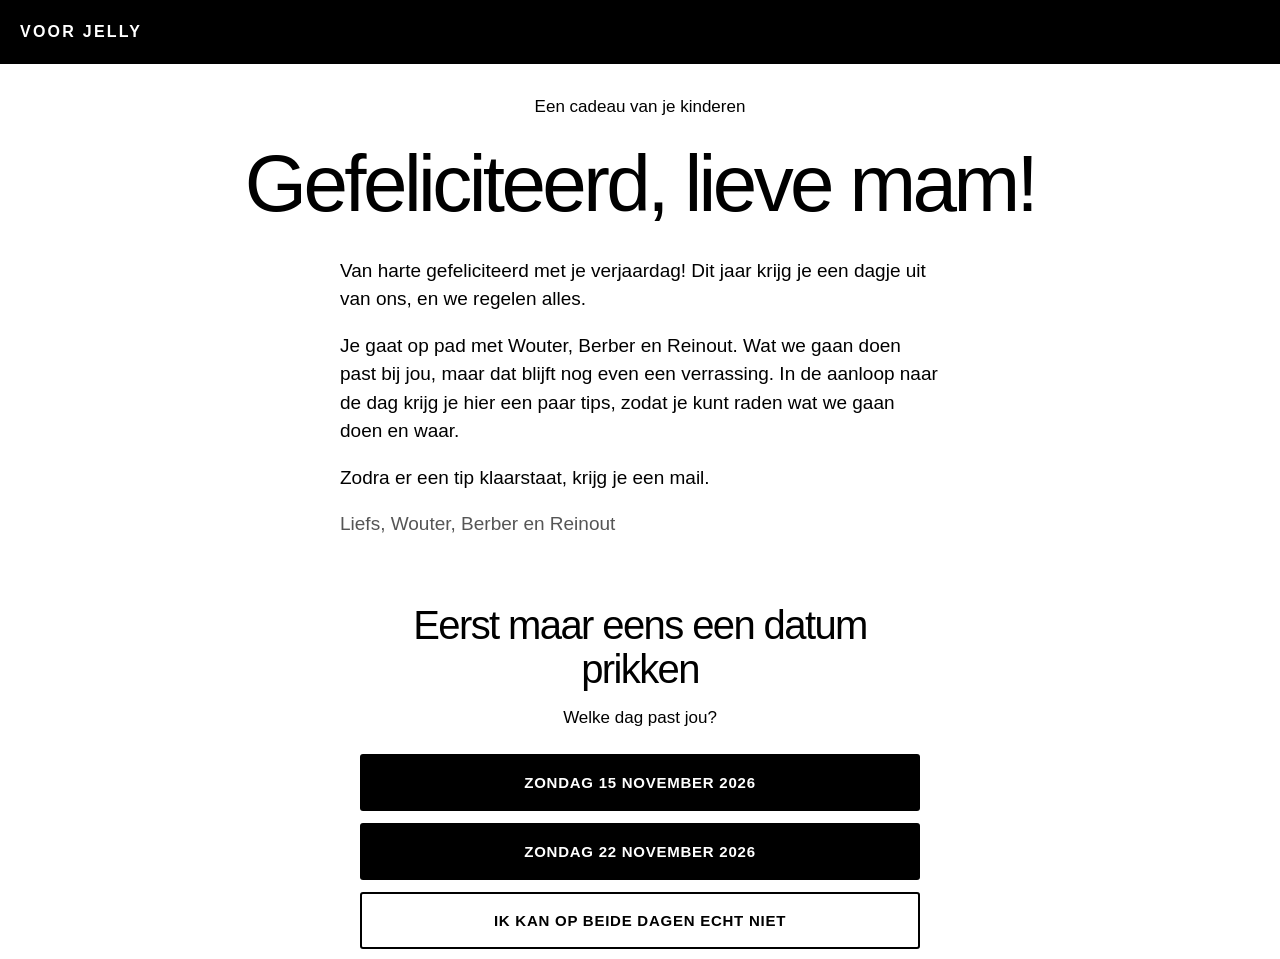
==== 2a250b-jelly/index.html @ ecd84f10 "Testfase: mail alleen naar Reinout Co-Authored-By: Claude Opus 5.5 <noreply@anthropic.com>" ====
<!doctype html>
<html lang="nl">
<head>
<meta charset="utf-8">
<meta name="viewport" content="width=device-width, initial-scale=1">
<meta name="robots" content="noindex, nofollow">
<title>Voor Jelly</title>
<link rel="stylesheet" href="../stijl.css?v=bc174556">
</head>
<body>
<header class="balk"><span class="merk">Voor Jelly</span></header>
<main>
<section class="hero">
<p class="label">Een cadeau van je kinderen</p>
<h1>Gefeliciteerd, lieve mam!</h1>
<div class="tekst">
<p>Van harte gefeliciteerd met je verjaardag! Dit jaar krijg je een dagje uit van ons, en we regelen alles.</p>
<p>Je gaat op pad met Wouter, Berber en Reinout. Wat we gaan doen past bij jou, maar dat blijft nog even een verrassing. In de aanloop naar de dag krijg je hier een paar tips, zodat je kunt raden wat we gaan doen en waar.</p>
<p>Zodra er een tip klaarstaat, krijg je een mail.</p>
<p class="afzender">Liefs, Wouter, Berber en Reinout</p>
</div>
</section>

<section class="blok" id="kiezen" hidden>
<h2>Eerst maar eens een datum prikken</h2>
<p>Welke dag past jou?</p>
<div class="datums">
<button class="knop" data-keuze="2026-11-15">Zondag 15 november 2026</button>
<button class="knop" data-keuze="2026-11-22">Zondag 22 november 2026</button>
<button class="knop licht" data-keuze="anders">Ik kan op beide dagen echt niet</button>
</div>
</section>

<section class="blok" id="gekozen" hidden>
<div class="gekozen">
<p class="kop" id="gekozenkop">De datum</p>
<p class="datum" id="gekozendatum"></p>
<p class="uitleg" id="gekozenuitleg"></p>
</div>
</section>

<section class="rij" id="vakken" hidden>
<button class="vak"><div class="waas"></div><div class="info"><b>Tip 1</b><span>Nog niet beschikbaar</span></div></button>
<button class="vak"><div class="waas"></div><div class="info"><b>Tip 2</b><span>Nog niet beschikbaar</span></div></button>
<button class="vak"><div class="waas"></div><div class="info"><b>Uitnodiging</b><span>Volgt later</span></div></button>
</section>
</main>

<dialog id="bevestig">
<h2 id="bevestigtitel"></h2>
<p id="bevestigtekst"></p>
<textarea id="opmerking" placeholder="Welke dagen kun je wel? (mag ook leeg blijven)" hidden></textarea>
<p class="fout" id="fout" hidden></p>
<div class="knoppen">
<button class="knop" id="ja">Ja, bevestigen</button>
<button class="knop licht" id="nee">Nee, terug</button>
</div>
</dialog>

<dialog id="vakmelding">
<h2 id="vaktitel"></h2>
<div id="vaktekst"></div>
<form method="dialog"><button class="knop">Sluiten</button></form>
</dialog>

<script>
const CFG = {"slug": "2a250b-jelly", "naam": "Jelly", "datum_vast": null, "datums": [{"id": "2026-11-15", "label": "Zondag 15 november 2026"}, {"id": "2026-11-22", "label": "Zondag 22 november 2026"}], "vakken": [{"titel": "Tip 1", "beschikbaar": false, "tekst": []}, {"titel": "Tip 2", "beschikbaar": false, "tekst": []}, {"titel": "Uitnodiging", "beschikbaar": false, "tekst": []}], "mail": {"aan": "r.gorter@me.com", "cc": [], "test": true}};
const sleutel = "dagje-uit-" + CFG.slug;
const $ = id => document.getElementById(id);
const params = new URLSearchParams(location.search);
let keuze = null;
try {
  if (params.has("wis")) localStorage.removeItem(sleutel);
  keuze = JSON.parse(localStorage.getItem(sleutel));
} catch (e) {}

function toon() {
  const vast = CFG.datum_vast;
  if (!vast && !keuze) { $("kiezen").hidden = false; $("gekozen").hidden = true; $("vakken").hidden = true; return; }
  $("kiezen").hidden = true;
  $("gekozen").hidden = false;
  $("vakken").hidden = false;
  if (vast) {
    $("gekozenkop").textContent = "Zet hem in je agenda";
    $("gekozendatum").textContent = vast;
    $("gekozenuitleg").textContent = "Dit is de dag. Hoe laat en waar je verwacht wordt, staat straks in de uitnodiging.";
  } else if (keuze.id === "anders") {
    $("gekozenkop").textContent = "Nieuwe datum";
    $("gekozendatum").textContent = "We zoeken een andere dag";
    $("gekozenuitleg").textContent = "Wouter, Berber en Reinout hebben je bericht gekregen en komen bij je terug met een nieuwe datum.";
  } else {
    $("gekozenkop").textContent = "Je hebt gekozen";
    $("gekozendatum").textContent = keuze.label;
    $("gekozenuitleg").textContent = "Wouter, Berber en Reinout hebben een mail gekregen. Zet de dag maar vast in je agenda.";
  }
}

let gekozen = null;
document.querySelectorAll("[data-keuze]").forEach(knop => knop.addEventListener("click", () => {
  const anders = knop.dataset.keuze === "anders";
  gekozen = anders ? {id: "anders", label: "Geen van beide data"} : CFG.datums.find(d => d.id === knop.dataset.keuze);
  $("bevestigtitel").textContent = anders ? "Geen van beide?" : gekozen.label;
  $("bevestigtekst").textContent = anders
    ? "Laat je weten dat je op beide dagen niet kunt? Er gaat dan automatisch een mail naar Wouter, Berber en Reinout, dan zoeken zij een andere dag."
    : "Wil je deze datum bevestigen? Er gaat dan automatisch een mail naar Wouter, Berber en Reinout.";
  $("opmerking").hidden = !anders;
  $("opmerking").value = "";
  $("fout").hidden = true;
  $("ja").disabled = false;
  $("ja").textContent = "Ja, bevestigen";
  $("bevestig").showModal();
}));
$("nee").addEventListener("click", () => $("bevestig").close());

$("ja").addEventListener("click", async () => {
  $("ja").disabled = true;
  $("ja").textContent = "Even geduld…";
  const opmerking = $("opmerking").value.trim();
  const onderwerp = gekozen.id === "anders"
    ? CFG.naam + " kan op beide data niet"
    : CFG.naam + " kiest " + gekozen.label.toLowerCase();
  try {
    const r = await fetch("https://formsubmit.co/ajax/" + CFG.mail.aan, {
      method: "POST",
      headers: {"Content-Type": "application/json", "Accept": "application/json"},
      body: JSON.stringify({
        _subject: (CFG.mail.test ? "[TEST] " : "") + "Dagje uit: " + onderwerp,
        ...(CFG.mail.cc.length ? {_cc: CFG.mail.cc.join(",")} : {}),
        _template: "box",
        _captcha: "false",
        Wie: CFG.naam,
        Keuze: gekozen.label,
        Opmerking: opmerking || "-"
      })
    });
    const antwoord = await r.json().catch(() => ({}));
    if (!r.ok || String(antwoord.success) !== "true") throw new Error(antwoord.message || r.status);
  } catch (e) {
    $("fout").textContent = "Het versturen lukte niet. Probeer het zo nog eens, of laat het ons even weten via de app.";
    $("fout").hidden = false;
    $("ja").disabled = false;
    $("ja").textContent = "Opnieuw proberen";
    return;
  }
  keuze = {id: gekozen.id, label: gekozen.label};
  try { localStorage.setItem(sleutel, JSON.stringify(keuze)); } catch (e) {}
  $("bevestig").close();
  toon();
  $("gekozen").scrollIntoView({behavior: "smooth", block: "start"});
});

document.querySelectorAll(".vak").forEach((vak, i) => vak.addEventListener("click", () => {
  const v = CFG.vakken[i];
  $("vaktitel").textContent = v.titel;
  const doos = $("vaktekst");
  doos.innerHTML = "";
  doos.className = v.beschikbaar ? "vaktekst" : "";
  const regels = v.beschikbaar ? v.tekst : [i === 2
    ? "De uitnodiging volgt later. Daarin lees je wanneer, waar en hoe je verwacht wordt. Je krijgt een mail zodra hij klaarstaat."
    : "Deze tip is nog niet beschikbaar. Je krijgt vanzelf een mail zodra hij klaarstaat."];
  regels.forEach(t => { const p = document.createElement("p"); p.textContent = t; doos.appendChild(p); });
  $("vakmelding").showModal();
}));

toon();
</script>
</body>
</html>
---- stijl.css ----
* { box-sizing:border-box; }
body { margin:0; background:#fff; color:#000; -webkit-font-smoothing:antialiased;
  font-family:"Helvetica Neue",Helvetica,Arial,sans-serif; line-height:1.5; }
.balk { background:#000; color:#fff; display:flex; align-items:center; padding:10px 20px; min-height:64px; }
.merk { color:#fff; font-size:16px; font-weight:600; letter-spacing:.14em; text-transform:uppercase; }
.knop { display:inline-block; border:0; border-radius:3px; cursor:pointer; text-decoration:none;
  font-family:inherit; font-size:13px; font-weight:600; letter-spacing:.05em; text-transform:uppercase;
  background:#000; color:#fff; padding:19px 30px; }
.knop.licht { background:#fff; color:#000; box-shadow:inset 0 0 0 2px #000; }
.knop:disabled { opacity:.5; cursor:default; }
.hero { text-align:center; max-width:980px; margin:0 auto; padding:30px 20px 20px; }
.label { font-size:17px; font-weight:500; margin:0 0 22px; }
h1 { font-size:clamp(38px,8.5vw,80px); font-weight:400; letter-spacing:-.045em; line-height:1.04; margin:0 0 32px; }
h2 { font-size:clamp(28px,5vw,40px); font-weight:400; letter-spacing:-.04em; line-height:1.1; margin:0 0 14px; }
.tekst { max-width:600px; margin:0 auto; text-align:left; }
.tekst p { font-size:19px; margin:0 0 18px; }
.afzender { color:#555; }
.blok { max-width:600px; margin:0 auto; padding:26px 20px 10px; text-align:center; }
.blok > p { font-size:17px; margin:0 0 24px; }
.datums { display:grid; gap:12px; }
.datums .knop { width:100%; padding:20px; font-size:15px; }
.gekozen { border:2px solid #000; border-radius:6px; overflow:hidden; text-align:left; }
.gekozen .kop { background:#000; color:#fff; padding:12px 20px; margin:0; font-size:12px; font-weight:600;
  letter-spacing:.1em; text-transform:uppercase; }
.gekozen .datum { font-size:32px; font-weight:400; letter-spacing:-.04em; line-height:1.1; margin:0; padding:20px 20px 6px; }
.gekozen .uitleg { font-size:16px; color:#555; margin:0; padding:0 20px 20px; }
.rij { display:grid; grid-template-columns:repeat(3,1fr); gap:12px; max-width:760px; margin:0 auto;
  padding:30px 16px 56px; }
@media (min-width:700px) { .rij { gap:20px; padding-bottom:72px; } }
.vak { position:relative; display:block; aspect-ratio:1; overflow:hidden; border-radius:6px; border:0; padding:0;
  width:100%; background:#1a1a1a; color:#fff; font-family:inherit; text-align:left; cursor:pointer; }
.vak .waas { position:absolute; inset:-20%; filter:blur(18px); }
.vak:nth-child(1) .waas { background:radial-gradient(circle at 30% 30%,#c9a45c,transparent 45%),
  radial-gradient(circle at 70% 70%,#5c7fc9,transparent 50%),#2a2a2a; }
.vak:nth-child(2) .waas { background:radial-gradient(circle at 65% 30%,#6fae7d,transparent 45%),
  radial-gradient(circle at 30% 75%,#c96b5c,transparent 50%),#2a2a2a; }
.vak:nth-child(3) .waas { background:radial-gradient(circle at 50% 40%,#e0d2b4,transparent 45%),
  radial-gradient(circle at 20% 80%,#8a5cc9,transparent 50%),#2a2a2a; }
.vak.open .waas { filter:none; inset:0; }
.vak::after { content:""; position:absolute; inset:0; background:linear-gradient(to top,rgba(0,0,0,.6),rgba(0,0,0,0) 60%); }
.vak .info { position:absolute; left:12px; right:8px; bottom:9px; z-index:1; }
.vak b { display:block; font-size:clamp(16px,4.4vw,30px); overflow-wrap:anywhere; font-weight:400; letter-spacing:-.04em; line-height:1.05; }
.vak span { font-size:11px; font-weight:600; letter-spacing:.06em; text-transform:uppercase; opacity:.85; }
.vak.nieuw { outline:3px solid #000; outline-offset:3px; }
dialog { border:0; border-radius:6px; padding:34px 28px 30px; max-width:440px; width:calc(100% - 32px); text-align:center; }
dialog::backdrop { background:rgba(0,0,0,.6); }
dialog p { font-size:17px; margin:0 0 20px; }
dialog .knoppen { display:grid; gap:10px; }
dialog .knop { width:100%; }
dialog textarea { width:100%; min-height:90px; padding:12px; font:inherit; font-size:16px; border:1px solid #000;
  border-radius:3px; margin:0 0 18px; resize:vertical; }
dialog .vaktekst { text-align:left; }
.fout { color:#b00020; font-size:15px; }
[hidden] { display:none !important; }
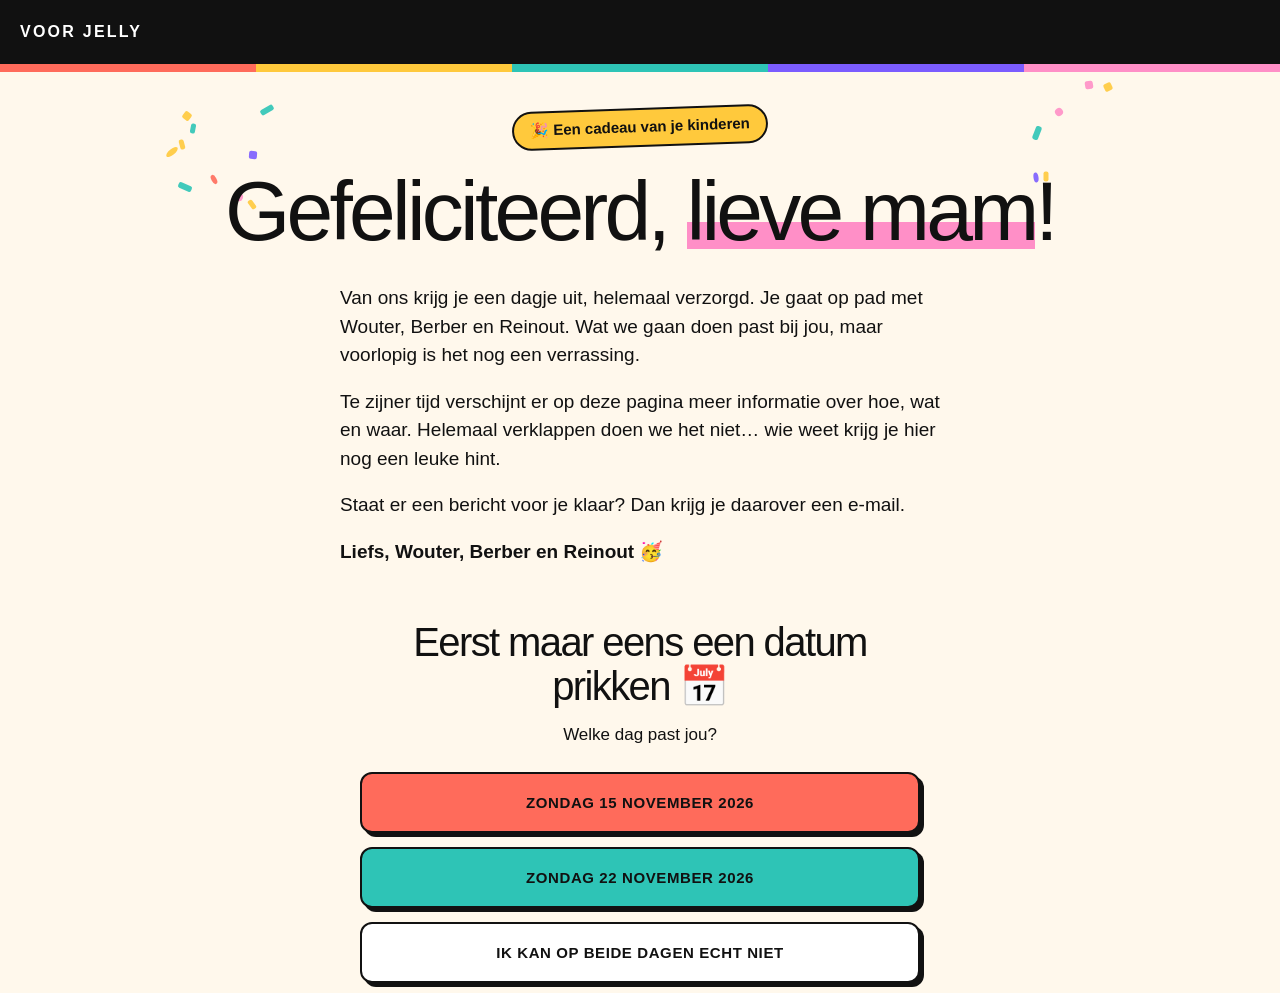
==== commit d63e8466: "Nieuwe tekst, vrolijker ontwerp, datum vast met agenda-knop Co-Authored-By: Claude Opus 5.5 <noreply" ====
--- a/2a250b-jelly/index.html
+++ b/2a250b-jelly/index.html
@@ -4,25 +4,28 @@
 <meta charset="utf-8">
 <meta name="viewport" content="width=device-width, initial-scale=1">
 <meta name="robots" content="noindex, nofollow">
-<title>Voor Jelly</title>
-<link rel="stylesheet" href="../stijl.css?v=bc174556">
+<meta name="theme-color" content="#111111">
+<title>Voor Jelly 🎉</title>
+<link rel="stylesheet" href="../stijl.css?v=0a35173c">
 </head>
 <body>
 <header class="balk"><span class="merk">Voor Jelly</span></header>
+<div class="streep"></div>
 <main>
 <section class="hero">
-<p class="label">Een cadeau van je kinderen</p>
-<h1>Gefeliciteerd, lieve mam!</h1>
+<div class="confetti" aria-hidden="true"><i style="left:1.9%;top:14.0%;width:6px;height:14px;border-radius:50%;background:#ffc93c;transform:rotate(51deg)"></i><i style="left:11.6%;top:5.9%;width:6px;height:14px;border-radius:2px;background:#2ec4b6;transform:rotate(60deg)"></i><i style="left:89.9%;top:19.8%;width:10px;height:5px;border-radius:50%;background:#7b5cff;transform:rotate(81deg)"></i><i style="left:8.7%;top:23.1%;width:8px;height:8px;border-radius:50%;background:#ff8fc7;transform:rotate(114deg)"></i><i style="left:97.3%;top:2.2%;width:8px;height:8px;border-radius:2px;background:#ffc93c;transform:rotate(65deg)"></i><i style="left:90.9%;top:19.6%;width:10px;height:5px;border-radius:2px;background:#ffc93c;transform:rotate(90deg)"></i><i style="left:6.0%;top:20.1%;width:10px;height:5px;border-radius:50%;background:#ff6b5b;transform:rotate(61deg)"></i><i style="left:3.4%;top:7.7%;width:8px;height:8px;border-radius:2px;background:#ffc93c;transform:rotate(127deg)"></i><i style="left:3.9%;top:10.3%;width:10px;height:5px;border-radius:2px;background:#2ec4b6;transform:rotate(101deg)"></i><i style="left:10.1%;top:15.1%;width:8px;height:8px;border-radius:2px;background:#7b5cff;transform:rotate(4deg)"></i><i style="left:92.3%;top:6.8%;width:8px;height:8px;border-radius:50%;background:#ff8fc7;transform:rotate(55deg)"></i><i style="left:3.3%;top:20.7%;width:6px;height:14px;border-radius:2px;background:#2ec4b6;transform:rotate(114deg)"></i><i style="left:95.4%;top:1.7%;width:8px;height:8px;border-radius:2px;background:#ff8fc7;transform:rotate(171deg)"></i><i style="left:9.9%;top:24.9%;width:10px;height:5px;border-radius:2px;background:#ffc93c;transform:rotate(53deg)"></i><i style="left:90.2%;top:10.4%;width:6px;height:14px;border-radius:2px;background:#2ec4b6;transform:rotate(21deg)"></i><i style="left:2.8%;top:13.4%;width:10px;height:5px;border-radius:2px;background:#ffc93c;transform:rotate(75deg)"></i></div>
+<p class="label">🎉 Een cadeau van je kinderen</p>
+<h1>Gefeliciteerd, <em>lieve mam</em>!</h1>
 <div class="tekst">
-<p>Van harte gefeliciteerd met je verjaardag! Dit jaar krijg je een dagje uit van ons, en we regelen alles.</p>
-<p>Je gaat op pad met Wouter, Berber en Reinout. Wat we gaan doen past bij jou, maar dat blijft nog even een verrassing. In de aanloop naar de dag krijg je hier een paar tips, zodat je kunt raden wat we gaan doen en waar.</p>
-<p>Zodra er een tip klaarstaat, krijg je een mail.</p>
-<p class="afzender">Liefs, Wouter, Berber en Reinout</p>
+<p>Van ons krijg je een dagje uit, helemaal verzorgd. Je gaat op pad met Wouter, Berber en Reinout. Wat we gaan doen past bij jou, maar voorlopig is het nog een verrassing.</p>
+<p>Te zijner tijd verschijnt er op deze pagina meer informatie over hoe, wat en waar. Helemaal verklappen doen we het niet… wie weet krijg je hier nog een leuke hint.</p>
+<p>Staat er een bericht voor je klaar? Dan krijg je daarover een e-mail.</p>
+<p class="afzender">Liefs, Wouter, Berber en Reinout <span>🥳</span></p>
 </div>
 </section>
 
 <section class="blok" id="kiezen" hidden>
-<h2>Eerst maar eens een datum prikken</h2>
+<h2>Eerst maar eens een datum prikken 📅</h2>
 <p>Welke dag past jou?</p>
 <div class="datums">
 <button class="knop" data-keuze="2026-11-15">Zondag 15 november 2026</button>
@@ -36,17 +39,23 @@
 <p class="kop" id="gekozenkop">De datum</p>
 <p class="datum" id="gekozendatum"></p>
 <p class="uitleg" id="gekozenuitleg"></p>
+<div class="agenda" id="agenda" hidden>
+<a class="knop" id="ics" href="#">Zet in je agenda</a>
+<a class="knop licht" id="google" href="#" target="_blank" rel="noopener">Google Agenda</a>
+</div>
 </div>
 </section>
 
 <section class="rij" id="vakken" hidden>
-<button class="vak"><div class="waas"></div><div class="info"><b>Tip 1</b><span>Nog niet beschikbaar</span></div></button>
-<button class="vak"><div class="waas"></div><div class="info"><b>Tip 2</b><span>Nog niet beschikbaar</span></div></button>
-<button class="vak"><div class="waas"></div><div class="info"><b>Uitnodiging</b><span>Volgt later</span></div></button>
+<button class="vak"><div class="waas"></div><span class="vraag" aria-hidden="true">?</span><div class="info"><b>Tip 1</b><span>Nog geheim</span></div></button>
+<button class="vak"><div class="waas"></div><span class="vraag" aria-hidden="true">?</span><div class="info"><b>Tip 2</b><span>Nog geheim</span></div></button>
+<button class="vak"><div class="waas"></div><span class="vraag" aria-hidden="true">?</span><div class="info"><b>Uitnodiging</b><span>Volgt later</span></div></button>
 </section>
+<p class="voet" id="voet" hidden>Later volgt hier meer informatie. Hou je mail in de gaten! ✨</p>
 </main>
 
 <dialog id="bevestig">
+<p class="emoji" id="bevestigemoji">📅</p>
 <h2 id="bevestigtitel"></h2>
 <p id="bevestigtekst"></p>
 <textarea id="opmerking" placeholder="Welke dagen kun je wel? (mag ook leeg blijven)" hidden></textarea>
@@ -58,13 +67,14 @@
 </dialog>
 
 <dialog id="vakmelding">
+<p class="emoji" id="vakemoji">🤫</p>
 <h2 id="vaktitel"></h2>
 <div id="vaktekst"></div>
 <form method="dialog"><button class="knop">Sluiten</button></form>
 </dialog>
 
 <script>
-const CFG = {"slug": "2a250b-jelly", "naam": "Jelly", "datum_vast": null, "datums": [{"id": "2026-11-15", "label": "Zondag 15 november 2026"}, {"id": "2026-11-22", "label": "Zondag 22 november 2026"}], "vakken": [{"titel": "Tip 1", "beschikbaar": false, "tekst": []}, {"titel": "Tip 2", "beschikbaar": false, "tekst": []}, {"titel": "Uitnodiging", "beschikbaar": false, "tekst": []}], "mail": {"aan": "r.gorter@me.com", "cc": [], "test": true}};
+const CFG = {"slug": "2a250b-jelly", "naam": "Jelly", "datum_vast": null, "datums": [{"id": "2026-11-15", "label": "Zondag 15 november 2026", "ics": "2026-11-15.ics", "google": "https://calendar.google.com/calendar/render?action=TEMPLATE&text=Dagje+uit+met+Wouter%2C+Berber+en+Reinout+%F0%9F%8E%89&dates=20261115%2F20261116&details=Dagvullende+verrassing%21+Meer+informatie+volgt+op+https%3A%2F%2Freinoutgorter-max.github.io%2Fdagje-uit%2F2a250b-jelly%2F"}, {"id": "2026-11-22", "label": "Zondag 22 november 2026", "ics": "2026-11-22.ics", "google": "https://calendar.google.com/calendar/render?action=TEMPLATE&text=Dagje+uit+met+Wouter%2C+Berber+en+Reinout+%F0%9F%8E%89&dates=20261122%2F20261123&details=Dagvullende+verrassing%21+Meer+informatie+volgt+op+https%3A%2F%2Freinoutgorter-max.github.io%2Fdagje-uit%2F2a250b-jelly%2F"}], "vakken": [{"titel": "Tip 1", "beschikbaar": false, "tekst": []}, {"titel": "Tip 2", "beschikbaar": false, "tekst": []}, {"titel": "Uitnodiging", "beschikbaar": false, "tekst": []}], "mail": {"aan": "r.gorter@me.com", "cc": [], "test": true}};
 const sleutel = "dagje-uit-" + CFG.slug;
 const $ = id => document.getElementById(id);
 const params = new URLSearchParams(location.search);
@@ -73,25 +83,41 @@
   if (params.has("wis")) localStorage.removeItem(sleutel);
   keuze = JSON.parse(localStorage.getItem(sleutel));
 } catch (e) {}
+// Een datum die in inhoud.json is vastgezet gaat voor wat op dit apparaat is gekozen.
+if (CFG.datum_vast) keuze = CFG.datums.find(d => d.id === CFG.datum_vast);
 
 function toon() {
-  const vast = CFG.datum_vast;
-  if (!vast && !keuze) { $("kiezen").hidden = false; $("gekozen").hidden = true; $("vakken").hidden = true; return; }
-  $("kiezen").hidden = true;
-  $("gekozen").hidden = false;
-  $("vakken").hidden = false;
-  if (vast) {
-    $("gekozenkop").textContent = "Zet hem in je agenda";
-    $("gekozendatum").textContent = vast;
-    $("gekozenuitleg").textContent = "Dit is de dag. Hoe laat en waar je verwacht wordt, staat straks in de uitnodiging.";
-  } else if (keuze.id === "anders") {
-    $("gekozenkop").textContent = "Nieuwe datum";
+  $("kiezen").hidden = !!keuze;
+  ["gekozen", "vakken", "voet"].forEach(id => $(id).hidden = !keuze);
+  if (!keuze) return;
+  const datum = CFG.datums.find(d => d.id === keuze.id);
+  $("agenda").hidden = !datum;
+  if (datum) {
+    $("gekozenkop").textContent = "📌 De datum staat vast";
+    $("gekozendatum").textContent = datum.label;
+    $("gekozenuitleg").textContent = "Het is een dagvullende activiteit, dus houd de hele dag vrij. Hoe laat en waar je verwacht wordt, lees je later hier.";
+    $("ics").href = datum.ics;
+    $("google").href = datum.google;
+  } else {
+    $("gekozenkop").textContent = "🔎 Nieuwe datum";
     $("gekozendatum").textContent = "We zoeken een andere dag";
     $("gekozenuitleg").textContent = "Wouter, Berber en Reinout hebben je bericht gekregen en komen bij je terug met een nieuwe datum.";
-  } else {
-    $("gekozenkop").textContent = "Je hebt gekozen";
-    $("gekozendatum").textContent = keuze.label;
-    $("gekozenuitleg").textContent = "Wouter, Berber en Reinout hebben een mail gekregen. Zet de dag maar vast in je agenda.";
+  }
+}
+
+function feest() {
+  if (matchMedia("(prefers-reduced-motion: reduce)").matches) return;
+  const kleuren = ["#ff6b5b", "#ffc93c", "#2ec4b6", "#7b5cff", "#ff8fc7"];
+  for (let i = 0; i < 90; i++) {
+    const s = document.createElement("i");
+    s.className = "feest";
+    s.style.left = Math.random() * 100 + "vw";
+    s.style.background = kleuren[i % kleuren.length];
+    s.style.animationDelay = Math.random() * .6 + "s";
+    s.style.setProperty("--dx", (Math.random() * 160 - 80) + "px");
+    s.style.setProperty("--rot", (Math.random() * 1080 - 540) + "deg");
+    document.body.appendChild(s);
+    setTimeout(() => s.remove(), 3600);
   }
 }
 
@@ -99,6 +125,7 @@
 document.querySelectorAll("[data-keuze]").forEach(knop => knop.addEventListener("click", () => {
   const anders = knop.dataset.keuze === "anders";
   gekozen = anders ? {id: "anders", label: "Geen van beide data"} : CFG.datums.find(d => d.id === knop.dataset.keuze);
+  $("bevestigemoji").textContent = anders ? "🙈" : "📅";
   $("bevestigtitel").textContent = anders ? "Geen van beide?" : gekozen.label;
   $("bevestigtekst").textContent = anders
     ? "Laat je weten dat je op beide dagen niet kunt? Er gaat dan automatisch een mail naar Wouter, Berber en Reinout, dan zoeken zij een andere dag."
@@ -146,18 +173,20 @@
   try { localStorage.setItem(sleutel, JSON.stringify(keuze)); } catch (e) {}
   $("bevestig").close();
   toon();
+  if (keuze.id !== "anders") feest();
   $("gekozen").scrollIntoView({behavior: "smooth", block: "start"});
 });
 
 document.querySelectorAll(".vak").forEach((vak, i) => vak.addEventListener("click", () => {
   const v = CFG.vakken[i];
+  $("vakemoji").textContent = v.beschikbaar ? (i === 2 ? "💌" : "💡") : "🤫";
   $("vaktitel").textContent = v.titel;
   const doos = $("vaktekst");
   doos.innerHTML = "";
   doos.className = v.beschikbaar ? "vaktekst" : "";
   const regels = v.beschikbaar ? v.tekst : [i === 2
     ? "De uitnodiging volgt later. Daarin lees je wanneer, waar en hoe je verwacht wordt. Je krijgt een mail zodra hij klaarstaat."
-    : "Deze tip is nog niet beschikbaar. Je krijgt vanzelf een mail zodra hij klaarstaat."];
+    : "Nog even geduld, deze hint is nog niet beschikbaar. Je krijgt vanzelf een mail zodra hij klaarstaat."];
   regels.forEach(t => { const p = document.createElement("p"); p.textContent = t; doos.appendChild(p); });
   $("vakmelding").showModal();
 }));
--- a/stijl.css
+++ b/stijl.css
@@ -1,54 +1,84 @@
 * { box-sizing:border-box; }
-body { margin:0; background:#fff; color:#000; -webkit-font-smoothing:antialiased;
-  font-family:"Helvetica Neue",Helvetica,Arial,sans-serif; line-height:1.5; }
-.balk { background:#000; color:#fff; display:flex; align-items:center; padding:10px 20px; min-height:64px; }
+:root { color-scheme:light; --zon:#ffc93c; --koraal:#ff6b5b; --munt:#2ec4b6; --paars:#7b5cff; --roze:#ff8fc7;
+  --creme:#fff8ec; }
+body { margin:0; background:var(--creme); color:#111; -webkit-font-smoothing:antialiased;
+  font-family:"Helvetica Neue",Helvetica,Arial,sans-serif; line-height:1.5; overflow-x:hidden; }
+.balk { background:#111; color:#fff; display:flex; align-items:center; gap:10px; padding:10px 20px; min-height:64px; }
 .merk { color:#fff; font-size:16px; font-weight:600; letter-spacing:.14em; text-transform:uppercase; }
-.knop { display:inline-block; border:0; border-radius:3px; cursor:pointer; text-decoration:none;
-  font-family:inherit; font-size:13px; font-weight:600; letter-spacing:.05em; text-transform:uppercase;
-  background:#000; color:#fff; padding:19px 30px; }
-.knop.licht { background:#fff; color:#000; box-shadow:inset 0 0 0 2px #000; }
-.knop:disabled { opacity:.5; cursor:default; }
-.hero { text-align:center; max-width:980px; margin:0 auto; padding:30px 20px 20px; }
-.label { font-size:17px; font-weight:500; margin:0 0 22px; }
-h1 { font-size:clamp(38px,8.5vw,80px); font-weight:400; letter-spacing:-.045em; line-height:1.04; margin:0 0 32px; }
+.streep { height:8px; background:linear-gradient(90deg,var(--koraal) 0 20%,var(--zon) 20% 40%,var(--munt) 40% 60%,
+  var(--paars) 60% 80%,var(--roze) 80%); }
+.knop { display:inline-block; border:2px solid #111; border-radius:12px; cursor:pointer; text-decoration:none;
+  font-family:inherit; font-size:14px; font-weight:700; letter-spacing:.04em; text-transform:uppercase;
+  background:#111; color:#fff; padding:18px 26px; box-shadow:4px 4px 0 #111; transition:transform .12s, box-shadow .12s; }
+.knop:hover { transform:translate(-2px,-2px); box-shadow:6px 6px 0 #111; }
+.knop:active { transform:translate(2px,2px); box-shadow:2px 2px 0 #111; }
+.knop.licht { background:#fff; color:#111; }
+.knop:disabled { opacity:.6; cursor:default; transform:none; }
+.hero { position:relative; text-align:center; max-width:980px; margin:0 auto; padding:36px 20px 10px; }
+.confetti { position:absolute; inset:0; pointer-events:none; overflow:hidden; }
+.confetti i { position:absolute; display:block; border-radius:2px; opacity:.9; }
+.hero > :not(.confetti) { position:relative; }
+.label { display:inline-block; background:var(--zon); border:2px solid #111; border-radius:999px; font-size:15px;
+  font-weight:700; padding:6px 16px; margin:0 0 22px; transform:rotate(-2deg); }
+h1 { font-size:clamp(42px,9vw,84px); font-weight:400; letter-spacing:-.045em; line-height:1.02; margin:0 0 30px; }
+h1 em { font-style:normal; background:linear-gradient(transparent 62%,var(--roze) 62% 90%,transparent 90%); }
 h2 { font-size:clamp(28px,5vw,40px); font-weight:400; letter-spacing:-.04em; line-height:1.1; margin:0 0 14px; }
 .tekst { max-width:600px; margin:0 auto; text-align:left; }
 .tekst p { font-size:19px; margin:0 0 18px; }
-.afzender { color:#555; }
+.afzender { font-weight:600; }
+.afzender span { display:inline-block; animation:hup 1.6s ease-in-out infinite; }
+@keyframes hup { 0%,100% { transform:translateY(0) rotate(0); } 50% { transform:translateY(-4px) rotate(-8deg); } }
 .blok { max-width:600px; margin:0 auto; padding:26px 20px 10px; text-align:center; }
 .blok > p { font-size:17px; margin:0 0 24px; }
-.datums { display:grid; gap:12px; }
+.datums { display:grid; gap:14px; }
 .datums .knop { width:100%; padding:20px; font-size:15px; }
-.gekozen { border:2px solid #000; border-radius:6px; overflow:hidden; text-align:left; }
-.gekozen .kop { background:#000; color:#fff; padding:12px 20px; margin:0; font-size:12px; font-weight:600;
-  letter-spacing:.1em; text-transform:uppercase; }
-.gekozen .datum { font-size:32px; font-weight:400; letter-spacing:-.04em; line-height:1.1; margin:0; padding:20px 20px 6px; }
-.gekozen .uitleg { font-size:16px; color:#555; margin:0; padding:0 20px 20px; }
+.datums .knop:nth-child(1) { background:var(--koraal); color:#111; }
+.datums .knop:nth-child(2) { background:var(--munt); color:#111; }
+.gekozen { background:#fff; border:2px solid #111; border-radius:16px; overflow:hidden; text-align:left;
+  box-shadow:6px 6px 0 #111; }
+.gekozen .kop { background:var(--zon); border-bottom:2px solid #111; padding:12px 20px; margin:0; font-size:13px;
+  font-weight:700; letter-spacing:.1em; text-transform:uppercase; }
+.gekozen .datum { font-size:34px; font-weight:400; letter-spacing:-.04em; line-height:1.1; margin:0; padding:20px 20px 8px; }
+.gekozen .uitleg { font-size:16px; color:#444; margin:0; padding:0 20px 20px; }
+.agenda { display:grid; gap:10px; padding:0 20px 22px; }
+.agenda .knop { width:100%; padding:15px; font-size:13px; text-align:center; }
 .rij { display:grid; grid-template-columns:repeat(3,1fr); gap:12px; max-width:760px; margin:0 auto;
-  padding:30px 16px 56px; }
-@media (min-width:700px) { .rij { gap:20px; padding-bottom:72px; } }
-.vak { position:relative; display:block; aspect-ratio:1; overflow:hidden; border-radius:6px; border:0; padding:0;
-  width:100%; background:#1a1a1a; color:#fff; font-family:inherit; text-align:left; cursor:pointer; }
-.vak .waas { position:absolute; inset:-20%; filter:blur(18px); }
-.vak:nth-child(1) .waas { background:radial-gradient(circle at 30% 30%,#c9a45c,transparent 45%),
-  radial-gradient(circle at 70% 70%,#5c7fc9,transparent 50%),#2a2a2a; }
-.vak:nth-child(2) .waas { background:radial-gradient(circle at 65% 30%,#6fae7d,transparent 45%),
-  radial-gradient(circle at 30% 75%,#c96b5c,transparent 50%),#2a2a2a; }
-.vak:nth-child(3) .waas { background:radial-gradient(circle at 50% 40%,#e0d2b4,transparent 45%),
-  radial-gradient(circle at 20% 80%,#8a5cc9,transparent 50%),#2a2a2a; }
+  padding:34px 16px 20px; }
+@media (min-width:700px) { .rij { gap:20px; } }
+.vak { position:relative; display:block; aspect-ratio:1; overflow:hidden; border-radius:14px; border:2px solid #111;
+  padding:0; width:100%; background:#222; color:#fff; font-family:inherit; text-align:left; cursor:pointer;
+  box-shadow:4px 4px 0 #111; transition:transform .15s; }
+.vak:hover { transform:rotate(-2deg) scale(1.03); }
+.vak .waas { position:absolute; inset:-25%; filter:blur(16px); }
+.vak:nth-child(1) .waas { background:radial-gradient(circle at 30% 30%,var(--zon),transparent 45%),
+  radial-gradient(circle at 70% 70%,var(--koraal),transparent 50%),var(--paars); }
+.vak:nth-child(2) .waas { background:radial-gradient(circle at 65% 30%,var(--munt),transparent 45%),
+  radial-gradient(circle at 30% 75%,var(--zon),transparent 50%),var(--koraal); }
+.vak:nth-child(3) .waas { background:radial-gradient(circle at 50% 40%,var(--roze),transparent 45%),
+  radial-gradient(circle at 20% 80%,var(--munt),transparent 50%),var(--paars); }
 .vak.open .waas { filter:none; inset:0; }
-.vak::after { content:""; position:absolute; inset:0; background:linear-gradient(to top,rgba(0,0,0,.6),rgba(0,0,0,0) 60%); }
+.vak .vraag { position:absolute; top:6px; right:12px; font-size:clamp(34px,8vw,56px); font-weight:700; color:#fff;
+  opacity:.85; filter:blur(1.5px); }
+.vak::after { content:""; position:absolute; inset:0; background:linear-gradient(to top,rgba(0,0,0,.55),rgba(0,0,0,0) 60%); }
 .vak .info { position:absolute; left:12px; right:8px; bottom:9px; z-index:1; }
-.vak b { display:block; font-size:clamp(16px,4.4vw,30px); overflow-wrap:anywhere; font-weight:400; letter-spacing:-.04em; line-height:1.05; }
-.vak span { font-size:11px; font-weight:600; letter-spacing:.06em; text-transform:uppercase; opacity:.85; }
-.vak.nieuw { outline:3px solid #000; outline-offset:3px; }
-dialog { border:0; border-radius:6px; padding:34px 28px 30px; max-width:440px; width:calc(100% - 32px); text-align:center; }
-dialog::backdrop { background:rgba(0,0,0,.6); }
+.vak b { display:block; font-size:clamp(16px,4.4vw,30px); overflow-wrap:anywhere; font-weight:400;
+  letter-spacing:-.04em; line-height:1.05; }
+.vak span { font-size:11px; font-weight:700; letter-spacing:.06em; text-transform:uppercase; opacity:.9; }
+.vak.nieuw { outline:3px solid var(--koraal); outline-offset:4px; }
+.voet { text-align:center; font-size:15px; color:#555; padding:10px 20px 60px; margin:0; }
+dialog { border:2px solid #111; border-radius:18px; padding:34px 26px 28px; max-width:440px; width:calc(100% - 32px);
+  text-align:center; background:#fff; box-shadow:8px 8px 0 #111; }
+dialog::backdrop { background:rgba(17,17,17,.55); }
 dialog p { font-size:17px; margin:0 0 20px; }
-dialog .knoppen { display:grid; gap:10px; }
+dialog .emoji { font-size:46px; line-height:1; margin:0 0 10px; }
+dialog .knoppen { display:grid; gap:12px; }
 dialog .knop { width:100%; }
-dialog textarea { width:100%; min-height:90px; padding:12px; font:inherit; font-size:16px; border:1px solid #000;
-  border-radius:3px; margin:0 0 18px; resize:vertical; }
+dialog textarea { width:100%; min-height:90px; padding:12px; font:inherit; font-size:16px; border:2px solid #111;
+  border-radius:10px; margin:0 0 18px; resize:vertical; }
 dialog .vaktekst { text-align:left; }
 .fout { color:#b00020; font-size:15px; }
+.feest { position:fixed; top:-20px; width:10px; height:16px; border-radius:2px; z-index:99; pointer-events:none;
+  animation:val 2.6s cubic-bezier(.25,.6,.4,1) forwards; }
+@keyframes val { to { transform:translate(var(--dx),110vh) rotate(var(--rot)); opacity:.9; } }
+@media (prefers-reduced-motion:reduce) { .afzender span, .feest { animation:none; } .feest { display:none; } }
 [hidden] { display:none !important; }
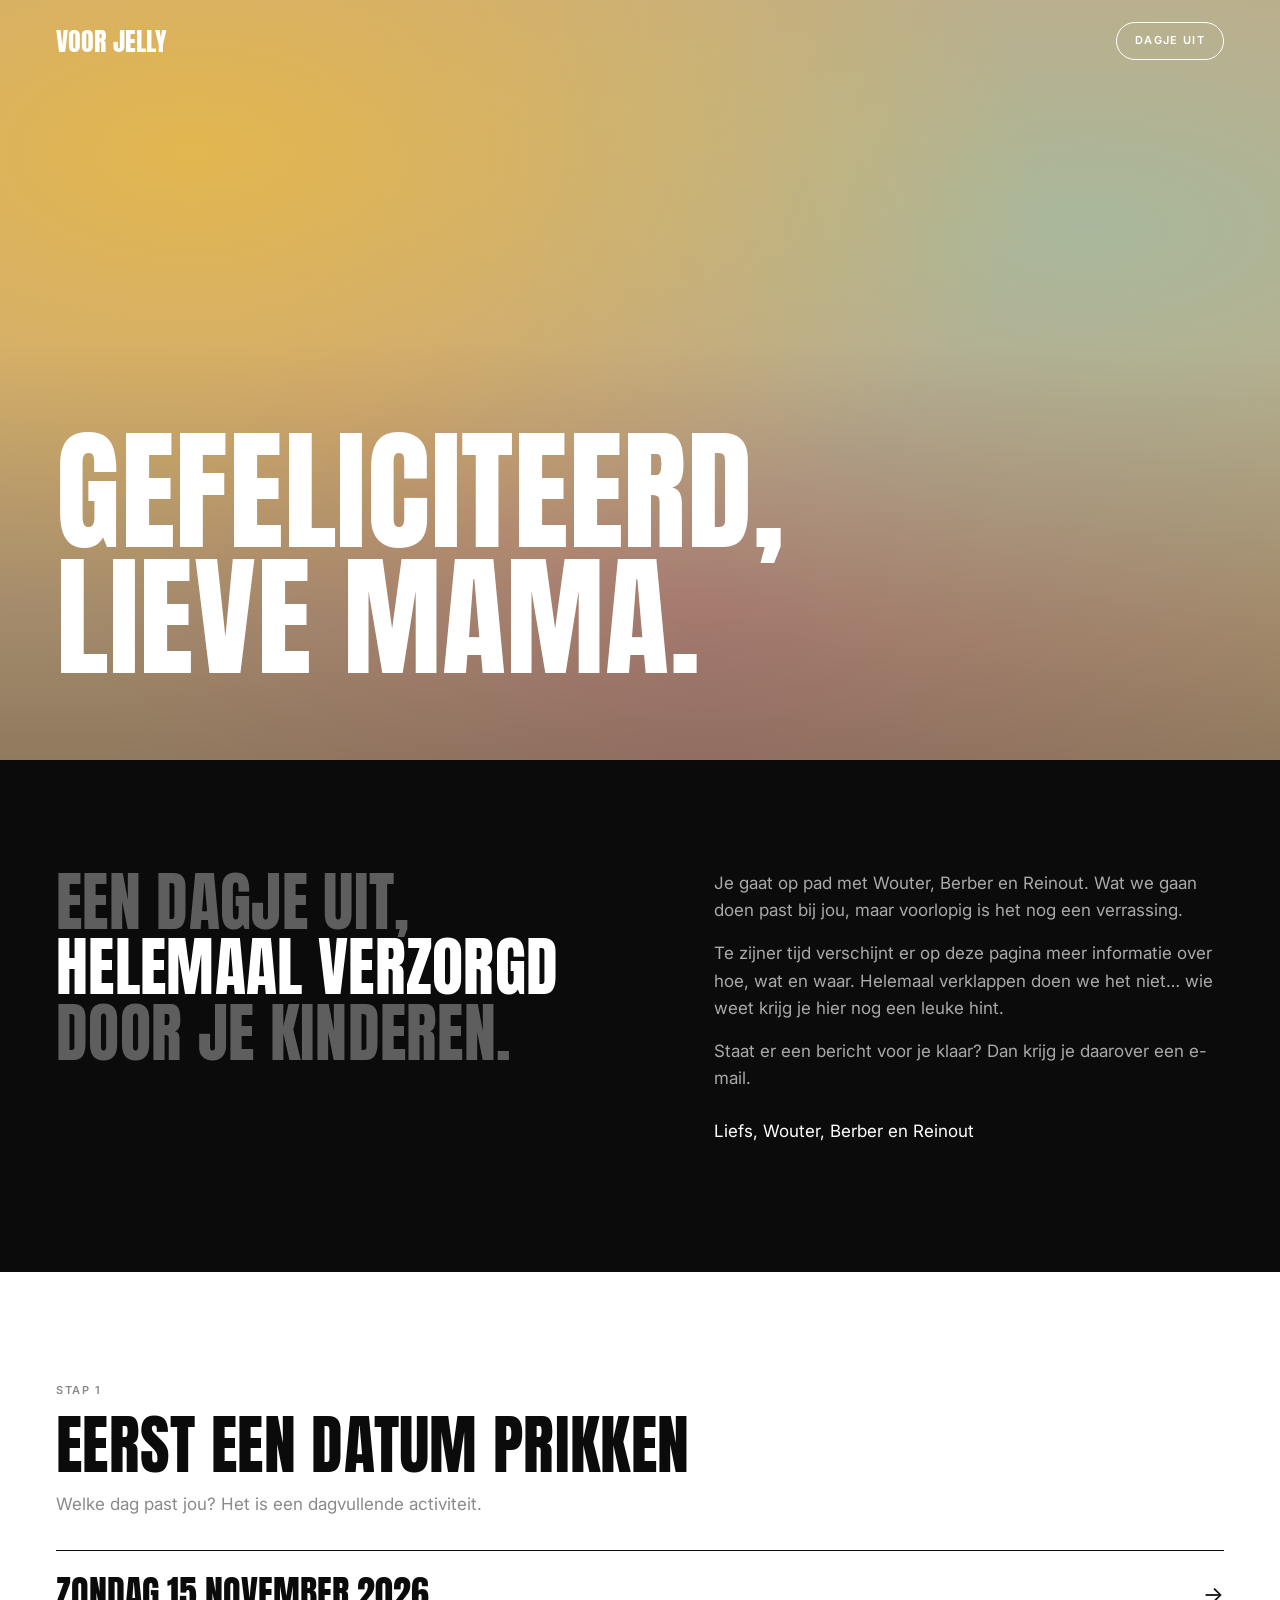
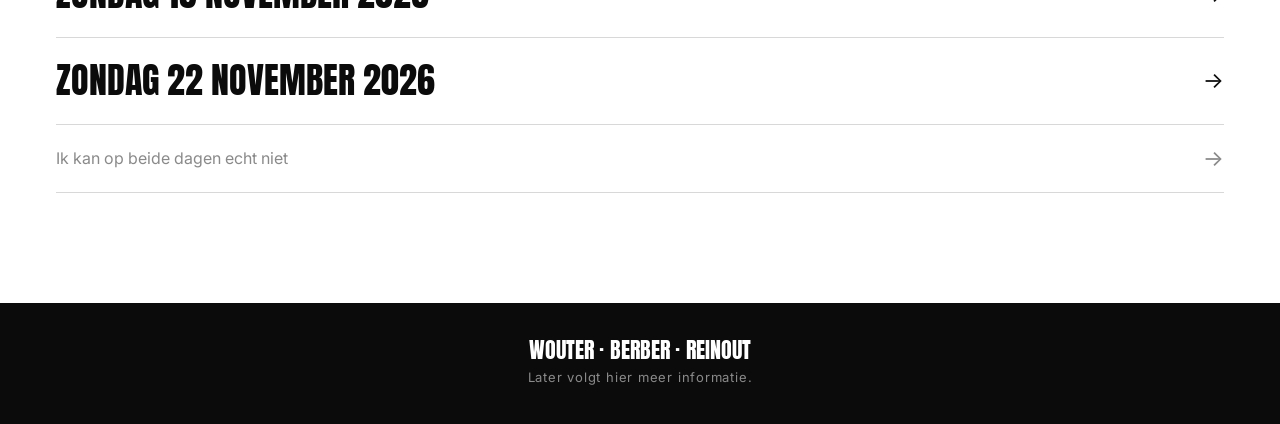
==== commit 11f90130: "Rustiger, volwassener ontwerp; lieve papa / lieve mama Co-Authored-By: Claude Opus 5.5 <noreply@anth" ====
--- a/2a250b-jelly/index.html
+++ b/2a250b-jelly/index.html
@@ -4,61 +4,75 @@
 <meta charset="utf-8">
 <meta name="viewport" content="width=device-width, initial-scale=1">
 <meta name="robots" content="noindex, nofollow">
-<meta name="theme-color" content="#111111">
-<title>Voor Jelly 🎉</title>
-<link rel="stylesheet" href="../stijl.css?v=0a35173c">
+<meta name="theme-color" content="#0b0b0b">
+<title>Voor Jelly</title>
+<link rel="preconnect" href="https://fonts.googleapis.com">
+<link rel="preconnect" href="https://fonts.gstatic.com" crossorigin>
+<link rel="stylesheet" href="https://fonts.googleapis.com/css2?family=Anton&family=Inter:wght@400;600&display=swap">
+<link rel="stylesheet" href="../stijl.css?v=672d8df0">
 </head>
 <body>
-<header class="balk"><span class="merk">Voor Jelly</span></header>
-<div class="streep"></div>
-<main>
+<header class="balk"><span class="merk">Voor Jelly</span><span class="pil">Dagje uit</span></header>
+
 <section class="hero">
-<div class="confetti" aria-hidden="true"><i style="left:1.9%;top:14.0%;width:6px;height:14px;border-radius:50%;background:#ffc93c;transform:rotate(51deg)"></i><i style="left:11.6%;top:5.9%;width:6px;height:14px;border-radius:2px;background:#2ec4b6;transform:rotate(60deg)"></i><i style="left:89.9%;top:19.8%;width:10px;height:5px;border-radius:50%;background:#7b5cff;transform:rotate(81deg)"></i><i style="left:8.7%;top:23.1%;width:8px;height:8px;border-radius:50%;background:#ff8fc7;transform:rotate(114deg)"></i><i style="left:97.3%;top:2.2%;width:8px;height:8px;border-radius:2px;background:#ffc93c;transform:rotate(65deg)"></i><i style="left:90.9%;top:19.6%;width:10px;height:5px;border-radius:2px;background:#ffc93c;transform:rotate(90deg)"></i><i style="left:6.0%;top:20.1%;width:10px;height:5px;border-radius:50%;background:#ff6b5b;transform:rotate(61deg)"></i><i style="left:3.4%;top:7.7%;width:8px;height:8px;border-radius:2px;background:#ffc93c;transform:rotate(127deg)"></i><i style="left:3.9%;top:10.3%;width:10px;height:5px;border-radius:2px;background:#2ec4b6;transform:rotate(101deg)"></i><i style="left:10.1%;top:15.1%;width:8px;height:8px;border-radius:2px;background:#7b5cff;transform:rotate(4deg)"></i><i style="left:92.3%;top:6.8%;width:8px;height:8px;border-radius:50%;background:#ff8fc7;transform:rotate(55deg)"></i><i style="left:3.3%;top:20.7%;width:6px;height:14px;border-radius:2px;background:#2ec4b6;transform:rotate(114deg)"></i><i style="left:95.4%;top:1.7%;width:8px;height:8px;border-radius:2px;background:#ff8fc7;transform:rotate(171deg)"></i><i style="left:9.9%;top:24.9%;width:10px;height:5px;border-radius:2px;background:#ffc93c;transform:rotate(53deg)"></i><i style="left:90.2%;top:10.4%;width:6px;height:14px;border-radius:2px;background:#2ec4b6;transform:rotate(21deg)"></i><i style="left:2.8%;top:13.4%;width:10px;height:5px;border-radius:2px;background:#ffc93c;transform:rotate(75deg)"></i></div>
-<p class="label">🎉 Een cadeau van je kinderen</p>
-<h1>Gefeliciteerd, <em>lieve mam</em>!</h1>
+<h1>Gefeliciteerd, lieve mama.</h1>
+</section>
+
+<section class="zwart">
+<div class="twee">
+<p class="groot">Een dagje uit, <em>helemaal verzorgd</em> door je kinderen.</p>
 <div class="tekst">
-<p>Van ons krijg je een dagje uit, helemaal verzorgd. Je gaat op pad met Wouter, Berber en Reinout. Wat we gaan doen past bij jou, maar voorlopig is het nog een verrassing.</p>
+<p>Je gaat op pad met Wouter, Berber en Reinout. Wat we gaan doen past bij jou, maar voorlopig is het nog een verrassing.</p>
 <p>Te zijner tijd verschijnt er op deze pagina meer informatie over hoe, wat en waar. Helemaal verklappen doen we het niet… wie weet krijg je hier nog een leuke hint.</p>
 <p>Staat er een bericht voor je klaar? Dan krijg je daarover een e-mail.</p>
-<p class="afzender">Liefs, Wouter, Berber en Reinout <span>🥳</span></p>
+<p class="afzender">Liefs, Wouter, Berber en Reinout</p>
+</div>
 </div>
 </section>
 
-<section class="blok" id="kiezen" hidden>
-<h2>Eerst maar eens een datum prikken 📅</h2>
-<p>Welke dag past jou?</p>
+<section class="wit">
+<div class="kader">
+
+<div id="kiezen" hidden>
+<p class="boventitel">Stap 1</p>
+<h2>Eerst een datum prikken</h2>
+<p class="sub">Welke dag past jou? Het is een dagvullende activiteit.</p>
 <div class="datums">
-<button class="knop" data-keuze="2026-11-15">Zondag 15 november 2026</button>
-<button class="knop" data-keuze="2026-11-22">Zondag 22 november 2026</button>
-<button class="knop licht" data-keuze="anders">Ik kan op beide dagen echt niet</button>
+<button class="optie" data-keuze="2026-11-15"><span>Zondag 15 november 2026</span><span class="pijl">→</span></button>
+<button class="optie" data-keuze="2026-11-22"><span>Zondag 22 november 2026</span><span class="pijl">→</span></button>
+<button class="optie zacht" data-keuze="anders"><span>Ik kan op beide dagen echt niet</span><span class="pijl">→</span></button>
 </div>
-</section>
+</div>
 
-<section class="blok" id="gekozen" hidden>
-<div class="gekozen">
-<p class="kop" id="gekozenkop">De datum</p>
+<div id="gekozen" hidden>
+<p class="boventitel" id="gekozenkop">De datum staat vast</p>
+<div class="vast">
 <p class="datum" id="gekozendatum"></p>
+<div>
 <p class="uitleg" id="gekozenuitleg"></p>
 <div class="agenda" id="agenda" hidden>
 <a class="knop" id="ics" href="#">Zet in je agenda</a>
 <a class="knop licht" id="google" href="#" target="_blank" rel="noopener">Google Agenda</a>
 </div>
 </div>
+</div>
+</div>
+
+<div class="vakken" id="vakken" hidden>
+<button class="vak"><div class="waas"></div><div class="info"><span class="nr">Tip 1</span><span class="status">Nog geheim</span></div></button>
+<button class="vak"><div class="waas"></div><div class="info"><span class="nr">Tip 2</span><span class="status">Nog geheim</span></div></button>
+<button class="vak"><div class="waas"></div><div class="info"><span class="nr">Uitnodiging</span><span class="status">Volgt later</span></div></button>
+</div>
+
+</div>
 </section>
 
-<section class="rij" id="vakken" hidden>
-<button class="vak"><div class="waas"></div><span class="vraag" aria-hidden="true">?</span><div class="info"><b>Tip 1</b><span>Nog geheim</span></div></button>
-<button class="vak"><div class="waas"></div><span class="vraag" aria-hidden="true">?</span><div class="info"><b>Tip 2</b><span>Nog geheim</span></div></button>
-<button class="vak"><div class="waas"></div><span class="vraag" aria-hidden="true">?</span><div class="info"><b>Uitnodiging</b><span>Volgt later</span></div></button>
-</section>
-<p class="voet" id="voet" hidden>Later volgt hier meer informatie. Hou je mail in de gaten! ✨</p>
-</main>
+<footer class="voet"><span class="merk">Wouter · Berber · Reinout</span>Later volgt hier meer informatie.</footer>
 
 <dialog id="bevestig">
-<p class="emoji" id="bevestigemoji">📅</p>
 <h2 id="bevestigtitel"></h2>
 <p id="bevestigtekst"></p>
-<textarea id="opmerking" placeholder="Welke dagen kun je wel? (mag ook leeg blijven)" hidden></textarea>
+<textarea id="opmerking" placeholder="Welke dagen kun je wel? (mag leeg blijven)" hidden></textarea>
 <p class="fout" id="fout" hidden></p>
 <div class="knoppen">
 <button class="knop" id="ja">Ja, bevestigen</button>
@@ -67,14 +81,13 @@
 </dialog>
 
 <dialog id="vakmelding">
-<p class="emoji" id="vakemoji">🤫</p>
 <h2 id="vaktitel"></h2>
 <div id="vaktekst"></div>
 <form method="dialog"><button class="knop">Sluiten</button></form>
 </dialog>
 
 <script>
-const CFG = {"slug": "2a250b-jelly", "naam": "Jelly", "datum_vast": null, "datums": [{"id": "2026-11-15", "label": "Zondag 15 november 2026", "ics": "2026-11-15.ics", "google": "https://calendar.google.com/calendar/render?action=TEMPLATE&text=Dagje+uit+met+Wouter%2C+Berber+en+Reinout+%F0%9F%8E%89&dates=20261115%2F20261116&details=Dagvullende+verrassing%21+Meer+informatie+volgt+op+https%3A%2F%2Freinoutgorter-max.github.io%2Fdagje-uit%2F2a250b-jelly%2F"}, {"id": "2026-11-22", "label": "Zondag 22 november 2026", "ics": "2026-11-22.ics", "google": "https://calendar.google.com/calendar/render?action=TEMPLATE&text=Dagje+uit+met+Wouter%2C+Berber+en+Reinout+%F0%9F%8E%89&dates=20261122%2F20261123&details=Dagvullende+verrassing%21+Meer+informatie+volgt+op+https%3A%2F%2Freinoutgorter-max.github.io%2Fdagje-uit%2F2a250b-jelly%2F"}], "vakken": [{"titel": "Tip 1", "beschikbaar": false, "tekst": []}, {"titel": "Tip 2", "beschikbaar": false, "tekst": []}, {"titel": "Uitnodiging", "beschikbaar": false, "tekst": []}], "mail": {"aan": "r.gorter@me.com", "cc": [], "test": true}};
+const CFG = {"slug": "2a250b-jelly", "naam": "Jelly", "datum_vast": null, "datums": [{"id": "2026-11-15", "label": "Zondag 15 november 2026", "ics": "2026-11-15.ics", "google": "https://calendar.google.com/calendar/render?action=TEMPLATE&text=Dagje+uit+met+Wouter%2C+Berber+en+Reinout&dates=20261115%2F20261116&details=Dagvullende+verrassing.+Meer+informatie+volgt+op+https%3A%2F%2Freinoutgorter-max.github.io%2Fdagje-uit%2F2a250b-jelly%2F"}, {"id": "2026-11-22", "label": "Zondag 22 november 2026", "ics": "2026-11-22.ics", "google": "https://calendar.google.com/calendar/render?action=TEMPLATE&text=Dagje+uit+met+Wouter%2C+Berber+en+Reinout&dates=20261122%2F20261123&details=Dagvullende+verrassing.+Meer+informatie+volgt+op+https%3A%2F%2Freinoutgorter-max.github.io%2Fdagje-uit%2F2a250b-jelly%2F"}], "vakken": [{"titel": "Tip 1", "beschikbaar": false, "tekst": []}, {"titel": "Tip 2", "beschikbaar": false, "tekst": []}, {"titel": "Uitnodiging", "beschikbaar": false, "tekst": []}], "mail": {"aan": "r.gorter@me.com", "cc": [], "test": true}};
 const sleutel = "dagje-uit-" + CFG.slug;
 const $ = id => document.getElementById(id);
 const params = new URLSearchParams(location.search);
@@ -88,36 +101,20 @@
 
 function toon() {
   $("kiezen").hidden = !!keuze;
-  ["gekozen", "vakken", "voet"].forEach(id => $(id).hidden = !keuze);
+  ["gekozen", "vakken"].forEach(id => $(id).hidden = !keuze);
   if (!keuze) return;
   const datum = CFG.datums.find(d => d.id === keuze.id);
   $("agenda").hidden = !datum;
   if (datum) {
-    $("gekozenkop").textContent = "📌 De datum staat vast";
+    $("gekozenkop").textContent = "De datum staat vast";
     $("gekozendatum").textContent = datum.label;
     $("gekozenuitleg").textContent = "Het is een dagvullende activiteit, dus houd de hele dag vrij. Hoe laat en waar je verwacht wordt, lees je later hier.";
     $("ics").href = datum.ics;
     $("google").href = datum.google;
   } else {
-    $("gekozenkop").textContent = "🔎 Nieuwe datum";
+    $("gekozenkop").textContent = "Nieuwe datum";
     $("gekozendatum").textContent = "We zoeken een andere dag";
     $("gekozenuitleg").textContent = "Wouter, Berber en Reinout hebben je bericht gekregen en komen bij je terug met een nieuwe datum.";
-  }
-}
-
-function feest() {
-  if (matchMedia("(prefers-reduced-motion: reduce)").matches) return;
-  const kleuren = ["#ff6b5b", "#ffc93c", "#2ec4b6", "#7b5cff", "#ff8fc7"];
-  for (let i = 0; i < 90; i++) {
-    const s = document.createElement("i");
-    s.className = "feest";
-    s.style.left = Math.random() * 100 + "vw";
-    s.style.background = kleuren[i % kleuren.length];
-    s.style.animationDelay = Math.random() * .6 + "s";
-    s.style.setProperty("--dx", (Math.random() * 160 - 80) + "px");
-    s.style.setProperty("--rot", (Math.random() * 1080 - 540) + "deg");
-    document.body.appendChild(s);
-    setTimeout(() => s.remove(), 3600);
   }
 }
 
@@ -125,7 +122,6 @@
 document.querySelectorAll("[data-keuze]").forEach(knop => knop.addEventListener("click", () => {
   const anders = knop.dataset.keuze === "anders";
   gekozen = anders ? {id: "anders", label: "Geen van beide data"} : CFG.datums.find(d => d.id === knop.dataset.keuze);
-  $("bevestigemoji").textContent = anders ? "🙈" : "📅";
   $("bevestigtitel").textContent = anders ? "Geen van beide?" : gekozen.label;
   $("bevestigtekst").textContent = anders
     ? "Laat je weten dat je op beide dagen niet kunt? Er gaat dan automatisch een mail naar Wouter, Berber en Reinout, dan zoeken zij een andere dag."
@@ -173,20 +169,17 @@
   try { localStorage.setItem(sleutel, JSON.stringify(keuze)); } catch (e) {}
   $("bevestig").close();
   toon();
-  if (keuze.id !== "anders") feest();
   $("gekozen").scrollIntoView({behavior: "smooth", block: "start"});
 });
 
 document.querySelectorAll(".vak").forEach((vak, i) => vak.addEventListener("click", () => {
   const v = CFG.vakken[i];
-  $("vakemoji").textContent = v.beschikbaar ? (i === 2 ? "💌" : "💡") : "🤫";
   $("vaktitel").textContent = v.titel;
   const doos = $("vaktekst");
   doos.innerHTML = "";
-  doos.className = v.beschikbaar ? "vaktekst" : "";
   const regels = v.beschikbaar ? v.tekst : [i === 2
     ? "De uitnodiging volgt later. Daarin lees je wanneer, waar en hoe je verwacht wordt. Je krijgt een mail zodra hij klaarstaat."
-    : "Nog even geduld, deze hint is nog niet beschikbaar. Je krijgt vanzelf een mail zodra hij klaarstaat."];
+    : "Deze hint is nog niet beschikbaar. Je krijgt vanzelf een mail zodra hij klaarstaat."];
   regels.forEach(t => { const p = document.createElement("p"); p.textContent = t; doos.appendChild(p); });
   $("vakmelding").showModal();
 }));
--- a/stijl.css
+++ b/stijl.css
@@ -1,84 +1,94 @@
 * { box-sizing:border-box; }
-:root { color-scheme:light; --zon:#ffc93c; --koraal:#ff6b5b; --munt:#2ec4b6; --paars:#7b5cff; --roze:#ff8fc7;
-  --creme:#fff8ec; }
-body { margin:0; background:var(--creme); color:#111; -webkit-font-smoothing:antialiased;
-  font-family:"Helvetica Neue",Helvetica,Arial,sans-serif; line-height:1.5; overflow-x:hidden; }
-.balk { background:#111; color:#fff; display:flex; align-items:center; gap:10px; padding:10px 20px; min-height:64px; }
-.merk { color:#fff; font-size:16px; font-weight:600; letter-spacing:.14em; text-transform:uppercase; }
-.streep { height:8px; background:linear-gradient(90deg,var(--koraal) 0 20%,var(--zon) 20% 40%,var(--munt) 40% 60%,
-  var(--paars) 60% 80%,var(--roze) 80%); }
-.knop { display:inline-block; border:2px solid #111; border-radius:12px; cursor:pointer; text-decoration:none;
-  font-family:inherit; font-size:14px; font-weight:700; letter-spacing:.04em; text-transform:uppercase;
-  background:#111; color:#fff; padding:18px 26px; box-shadow:4px 4px 0 #111; transition:transform .12s, box-shadow .12s; }
-.knop:hover { transform:translate(-2px,-2px); box-shadow:6px 6px 0 #111; }
-.knop:active { transform:translate(2px,2px); box-shadow:2px 2px 0 #111; }
-.knop.licht { background:#fff; color:#111; }
-.knop:disabled { opacity:.6; cursor:default; transform:none; }
-.hero { position:relative; text-align:center; max-width:980px; margin:0 auto; padding:36px 20px 10px; }
-.confetti { position:absolute; inset:0; pointer-events:none; overflow:hidden; }
-.confetti i { position:absolute; display:block; border-radius:2px; opacity:.9; }
-.hero > :not(.confetti) { position:relative; }
-.label { display:inline-block; background:var(--zon); border:2px solid #111; border-radius:999px; font-size:15px;
-  font-weight:700; padding:6px 16px; margin:0 0 22px; transform:rotate(-2deg); }
-h1 { font-size:clamp(42px,9vw,84px); font-weight:400; letter-spacing:-.045em; line-height:1.02; margin:0 0 30px; }
-h1 em { font-style:normal; background:linear-gradient(transparent 62%,var(--roze) 62% 90%,transparent 90%); }
-h2 { font-size:clamp(28px,5vw,40px); font-weight:400; letter-spacing:-.04em; line-height:1.1; margin:0 0 14px; }
-.tekst { max-width:600px; margin:0 auto; text-align:left; }
-.tekst p { font-size:19px; margin:0 0 18px; }
-.afzender { font-weight:600; }
-.afzender span { display:inline-block; animation:hup 1.6s ease-in-out infinite; }
-@keyframes hup { 0%,100% { transform:translateY(0) rotate(0); } 50% { transform:translateY(-4px) rotate(-8deg); } }
-.blok { max-width:600px; margin:0 auto; padding:26px 20px 10px; text-align:center; }
-.blok > p { font-size:17px; margin:0 0 24px; }
-.datums { display:grid; gap:14px; }
-.datums .knop { width:100%; padding:20px; font-size:15px; }
-.datums .knop:nth-child(1) { background:var(--koraal); color:#111; }
-.datums .knop:nth-child(2) { background:var(--munt); color:#111; }
-.gekozen { background:#fff; border:2px solid #111; border-radius:16px; overflow:hidden; text-align:left;
-  box-shadow:6px 6px 0 #111; }
-.gekozen .kop { background:var(--zon); border-bottom:2px solid #111; padding:12px 20px; margin:0; font-size:13px;
-  font-weight:700; letter-spacing:.1em; text-transform:uppercase; }
-.gekozen .datum { font-size:34px; font-weight:400; letter-spacing:-.04em; line-height:1.1; margin:0; padding:20px 20px 8px; }
-.gekozen .uitleg { font-size:16px; color:#444; margin:0; padding:0 20px 20px; }
-.agenda { display:grid; gap:10px; padding:0 20px 22px; }
-.agenda .knop { width:100%; padding:15px; font-size:13px; text-align:center; }
-.rij { display:grid; grid-template-columns:repeat(3,1fr); gap:12px; max-width:760px; margin:0 auto;
-  padding:34px 16px 20px; }
-@media (min-width:700px) { .rij { gap:20px; } }
-.vak { position:relative; display:block; aspect-ratio:1; overflow:hidden; border-radius:14px; border:2px solid #111;
-  padding:0; width:100%; background:#222; color:#fff; font-family:inherit; text-align:left; cursor:pointer;
-  box-shadow:4px 4px 0 #111; transition:transform .15s; }
-.vak:hover { transform:rotate(-2deg) scale(1.03); }
-.vak .waas { position:absolute; inset:-25%; filter:blur(16px); }
-.vak:nth-child(1) .waas { background:radial-gradient(circle at 30% 30%,var(--zon),transparent 45%),
-  radial-gradient(circle at 70% 70%,var(--koraal),transparent 50%),var(--paars); }
-.vak:nth-child(2) .waas { background:radial-gradient(circle at 65% 30%,var(--munt),transparent 45%),
-  radial-gradient(circle at 30% 75%,var(--zon),transparent 50%),var(--koraal); }
-.vak:nth-child(3) .waas { background:radial-gradient(circle at 50% 40%,var(--roze),transparent 45%),
-  radial-gradient(circle at 20% 80%,var(--munt),transparent 50%),var(--paars); }
+:root { color-scheme:light; --inkt:#0b0b0b; --grijs:#8a8a8a; --donkergrijs:#3a3a3a; --lijn:#d8d8d8;
+  --kop:"Anton","Oswald","Helvetica Neue",Impact,sans-serif;
+  --tekst:"Inter","Helvetica Neue",Helvetica,Arial,sans-serif; }
+body { margin:0; background:#fff; color:var(--inkt); -webkit-font-smoothing:antialiased;
+  font-family:var(--tekst); font-size:16px; line-height:1.6; }
+h1, h2, .merk, .groot { font-family:var(--kop); font-weight:400; text-transform:uppercase; letter-spacing:.005em; }
+
+.balk { position:absolute; top:0; left:0; right:0; z-index:2; display:flex; justify-content:space-between;
+  align-items:center; padding:22px clamp(20px,5vw,56px); color:#fff; }
+.merk { font-size:26px; line-height:1; }
+.pil { display:inline-block; border:1px solid currentColor; border-radius:999px; padding:9px 18px; font-size:11px;
+  font-weight:600; letter-spacing:.12em; text-transform:uppercase; }
+
+.hero { position:relative; min-height:min(88vh,760px); display:flex; align-items:flex-end; overflow:hidden;
+  padding:120px clamp(20px,5vw,56px) clamp(40px,7vw,80px); color:#fff;
+  background:
+    radial-gradient(ellipse at 15% 20%, #e3b64f 0%, transparent 55%),
+    radial-gradient(ellipse at 85% 30%, #a9b89c 0%, transparent 55%),
+    radial-gradient(ellipse at 55% 85%, #c99487 0%, transparent 60%),
+    #c7a983; }
+.hero::after { content:""; position:absolute; inset:0; background:linear-gradient(to top, rgba(0,0,0,.28), rgba(0,0,0,0) 55%); }
+.hero h1 { position:relative; z-index:1; margin:0; font-size:clamp(52px,11vw,132px); line-height:.95; max-width:12ch; }
+
+.zwart { background:var(--inkt); color:#fff; padding:clamp(56px,9vw,110px) clamp(20px,5vw,56px); }
+.twee { display:grid; gap:28px; max-width:1180px; margin:0 auto; }
+@media (min-width:820px) { .twee { grid-template-columns:1.15fr 1fr; gap:72px; align-items:start; } }
+.groot { margin:0; font-size:clamp(36px,5.6vw,64px); line-height:1.02; color:#5e5e5e; }
+.groot em { font-style:normal; color:#fff; }
+.zwart .tekst p { color:#a9a9a9; margin:0 0 16px; font-size:17px; }
+.zwart .tekst p.afzender { color:#fff; margin-top:26px; }
+
+.wit { padding:clamp(56px,9vw,110px) clamp(20px,5vw,56px); }
+.kader { max-width:1180px; margin:0 auto; }
+.wit h2 { font-size:clamp(36px,5.6vw,64px); line-height:1; margin:0 0 14px; }
+.sub { color:var(--grijs); margin:0 0 32px; font-size:17px; max-width:46ch; }
+.boventitel { font-size:11px; font-weight:600; letter-spacing:.14em; text-transform:uppercase; color:var(--grijs); margin:0 0 14px; }
+
+.datums { display:grid; border-top:1px solid var(--inkt); }
+.optie { display:flex; justify-content:space-between; align-items:center; gap:16px; width:100%; padding:24px 0;
+  background:none; border:0; border-bottom:1px solid var(--lijn); cursor:pointer; text-align:left; color:var(--inkt);
+  font-family:var(--kop); text-transform:uppercase; font-size:clamp(24px,4vw,36px); line-height:1.05; }
+.optie .pijl { font-family:var(--tekst); font-size:22px; transition:transform .2s; }
+.optie:hover .pijl { transform:translateX(6px); }
+.optie.zacht { font-family:var(--tekst); text-transform:none; font-size:16px; color:var(--grijs); padding:22px 0; }
+
+.knop { display:inline-flex; justify-content:center; align-items:center; border:1px solid var(--inkt); border-radius:999px;
+  background:var(--inkt); color:#fff; padding:16px 26px; cursor:pointer; text-decoration:none; font-family:var(--tekst);
+  font-size:12px; font-weight:600; letter-spacing:.12em; text-transform:uppercase; transition:background .2s,color .2s; }
+.knop:hover { background:#fff; color:var(--inkt); }
+.knop.licht { background:#fff; color:var(--inkt); }
+.knop.licht:hover { background:var(--inkt); color:#fff; }
+.knop:disabled { opacity:.5; cursor:default; }
+
+.vast { display:grid; gap:24px; border-top:1px solid var(--inkt); padding-top:28px; }
+@media (min-width:820px) { .vast { grid-template-columns:1.15fr 1fr; gap:72px; } }
+.vast .datum { font-family:var(--kop); text-transform:uppercase; font-size:clamp(40px,7vw,84px); line-height:.98; margin:0; }
+.vast .uitleg { color:var(--donkergrijs); margin:0 0 24px; font-size:17px; }
+.agenda { display:flex; flex-wrap:wrap; gap:10px; }
+
+.vakken { display:grid; grid-template-columns:repeat(3,1fr); gap:clamp(8px,2vw,20px); margin-top:clamp(48px,7vw,80px); }
+.vak { position:relative; display:block; aspect-ratio:3/4; overflow:hidden; border:0; padding:0; width:100%;
+  background:#222; color:#fff; font-family:inherit; text-align:left; cursor:pointer; }
+.vak .waas { position:absolute; inset:-25%; filter:blur(22px); transition:transform .6s; }
+.vak:hover .waas { transform:scale(1.08); }
+.vak:nth-child(1) .waas { background:radial-gradient(circle at 30% 25%,#e3b64f,transparent 50%),
+  radial-gradient(circle at 70% 75%,#c99487,transparent 55%),#6d6152; }
+.vak:nth-child(2) .waas { background:radial-gradient(circle at 70% 30%,#a9b89c,transparent 50%),
+  radial-gradient(circle at 25% 75%,#e3b64f,transparent 55%),#5b6157; }
+.vak:nth-child(3) .waas { background:radial-gradient(circle at 50% 35%,#c99487,transparent 50%),
+  radial-gradient(circle at 25% 80%,#a9b89c,transparent 55%),#4a4440; }
 .vak.open .waas { filter:none; inset:0; }
-.vak .vraag { position:absolute; top:6px; right:12px; font-size:clamp(34px,8vw,56px); font-weight:700; color:#fff;
-  opacity:.85; filter:blur(1.5px); }
-.vak::after { content:""; position:absolute; inset:0; background:linear-gradient(to top,rgba(0,0,0,.55),rgba(0,0,0,0) 60%); }
-.vak .info { position:absolute; left:12px; right:8px; bottom:9px; z-index:1; }
-.vak b { display:block; font-size:clamp(16px,4.4vw,30px); overflow-wrap:anywhere; font-weight:400;
-  letter-spacing:-.04em; line-height:1.05; }
-.vak span { font-size:11px; font-weight:700; letter-spacing:.06em; text-transform:uppercase; opacity:.9; }
-.vak.nieuw { outline:3px solid var(--koraal); outline-offset:4px; }
-.voet { text-align:center; font-size:15px; color:#555; padding:10px 20px 60px; margin:0; }
-dialog { border:2px solid #111; border-radius:18px; padding:34px 26px 28px; max-width:440px; width:calc(100% - 32px);
-  text-align:center; background:#fff; box-shadow:8px 8px 0 #111; }
-dialog::backdrop { background:rgba(17,17,17,.55); }
-dialog p { font-size:17px; margin:0 0 20px; }
-dialog .emoji { font-size:46px; line-height:1; margin:0 0 10px; }
-dialog .knoppen { display:grid; gap:12px; }
+.vak::after { content:""; position:absolute; inset:0; background:linear-gradient(to top,rgba(0,0,0,.6),rgba(0,0,0,0) 55%); }
+.vak .info { position:absolute; left:clamp(10px,2vw,20px); right:8px; bottom:clamp(10px,2vw,18px); z-index:1; }
+.vak .nr { display:block; font-family:var(--kop); font-size:clamp(16px,4.2vw,40px); line-height:1; text-transform:uppercase;
+  white-space:nowrap; }
+.vak .status { display:block; margin-top:6px; font-size:10px; font-weight:600; letter-spacing:.12em; text-transform:uppercase;
+  opacity:.8; }
+.vak.nieuw { outline:1px solid var(--inkt); outline-offset:5px; }
+.voet { background:var(--inkt); color:#8a8a8a; text-align:center; padding:36px 20px; font-size:13px; letter-spacing:.06em; }
+.voet .merk { display:block; color:#fff; font-size:22px; margin-bottom:6px; }
+
+dialog { border:0; padding:40px 30px 30px; max-width:460px; width:calc(100% - 32px); background:#fff; color:var(--inkt); }
+dialog::backdrop { background:rgba(11,11,11,.7); }
+dialog h2 { font-family:var(--kop); font-weight:400; text-transform:uppercase; font-size:clamp(30px,6vw,40px); line-height:1;
+  margin:0 0 16px; }
+dialog p { color:var(--donkergrijs); font-size:16px; margin:0 0 22px; }
+dialog .knoppen { display:grid; gap:10px; }
 dialog .knop { width:100%; }
-dialog textarea { width:100%; min-height:90px; padding:12px; font:inherit; font-size:16px; border:2px solid #111;
-  border-radius:10px; margin:0 0 18px; resize:vertical; }
-dialog .vaktekst { text-align:left; }
-.fout { color:#b00020; font-size:15px; }
-.feest { position:fixed; top:-20px; width:10px; height:16px; border-radius:2px; z-index:99; pointer-events:none;
-  animation:val 2.6s cubic-bezier(.25,.6,.4,1) forwards; }
-@keyframes val { to { transform:translate(var(--dx),110vh) rotate(var(--rot)); opacity:.9; } }
-@media (prefers-reduced-motion:reduce) { .afzender span, .feest { animation:none; } .feest { display:none; } }
+dialog textarea { width:100%; min-height:90px; padding:12px 0; font:inherit; font-size:16px; border:0;
+  border-bottom:1px solid var(--inkt); margin:0 0 22px; resize:vertical; background:none; }
+dialog textarea:focus { outline:none; border-bottom-width:2px; }
+.fout { color:#a3261b !important; font-size:15px; }
 [hidden] { display:none !important; }
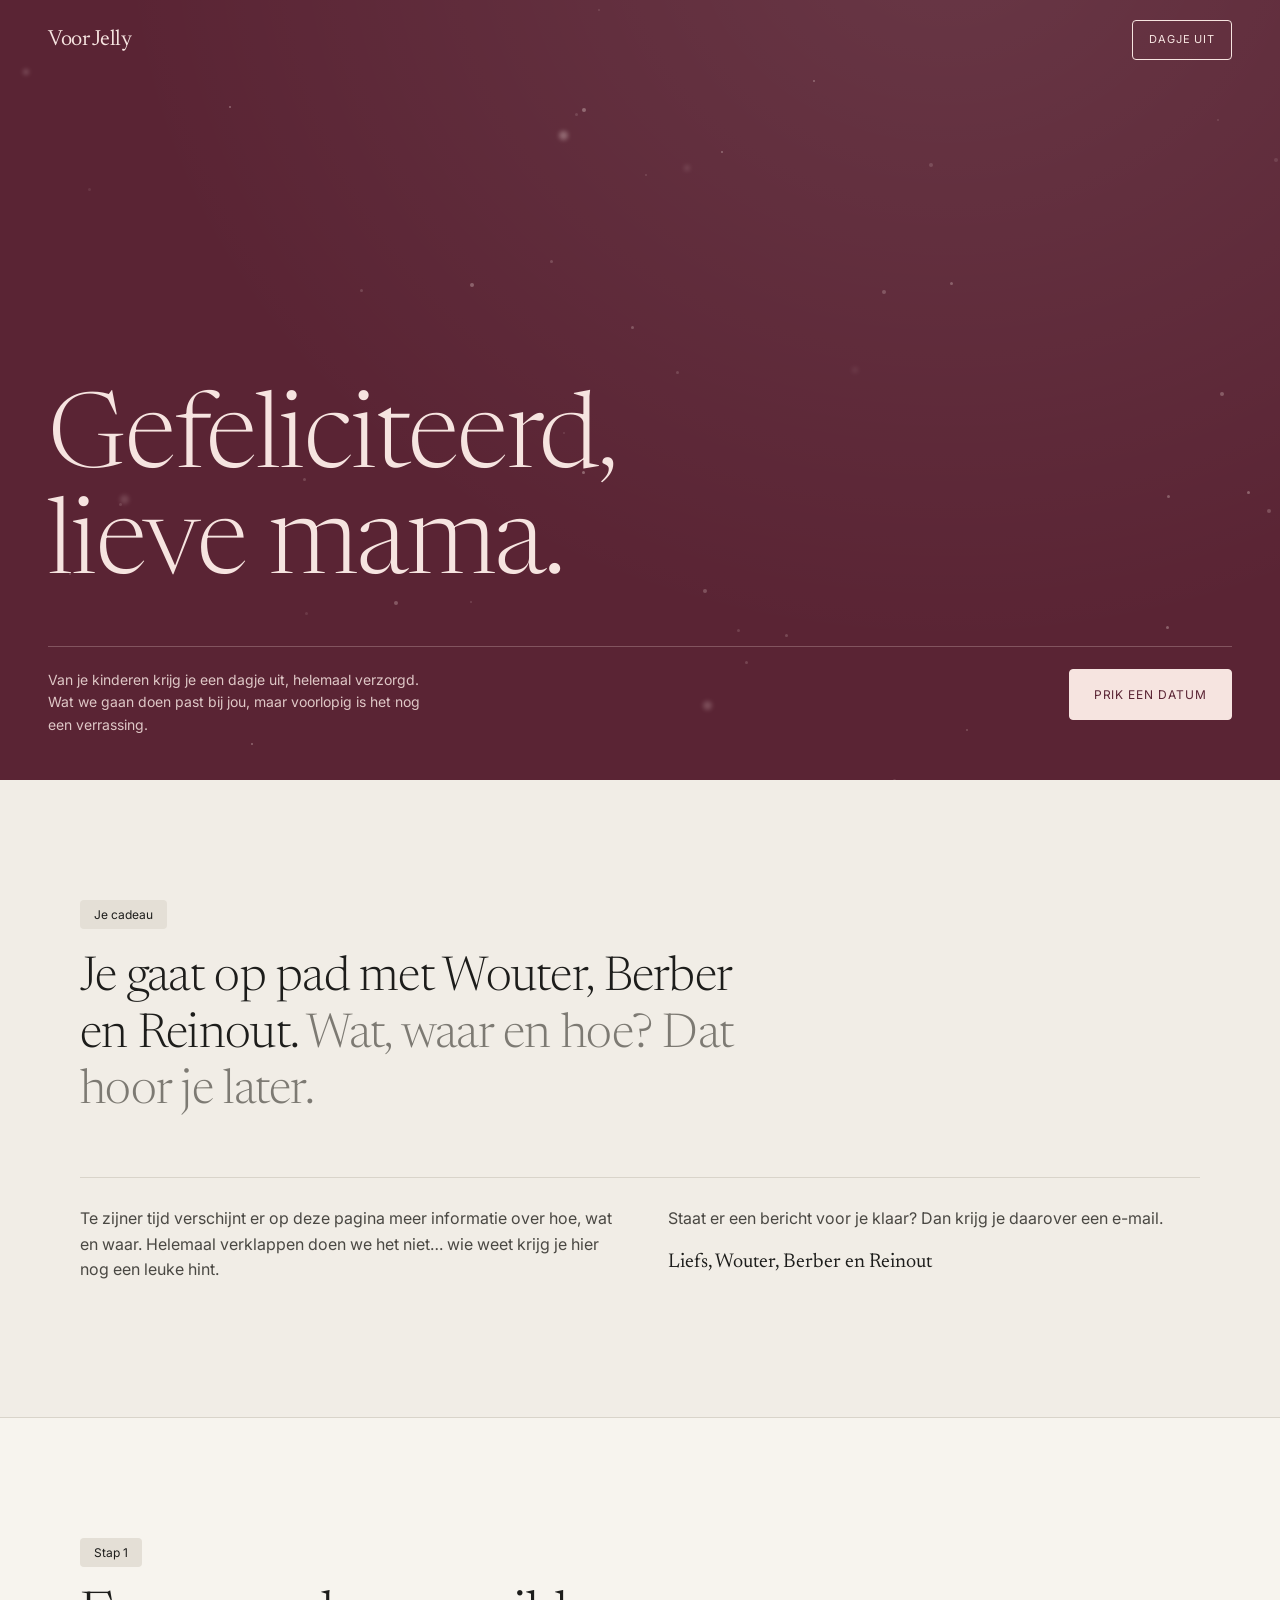
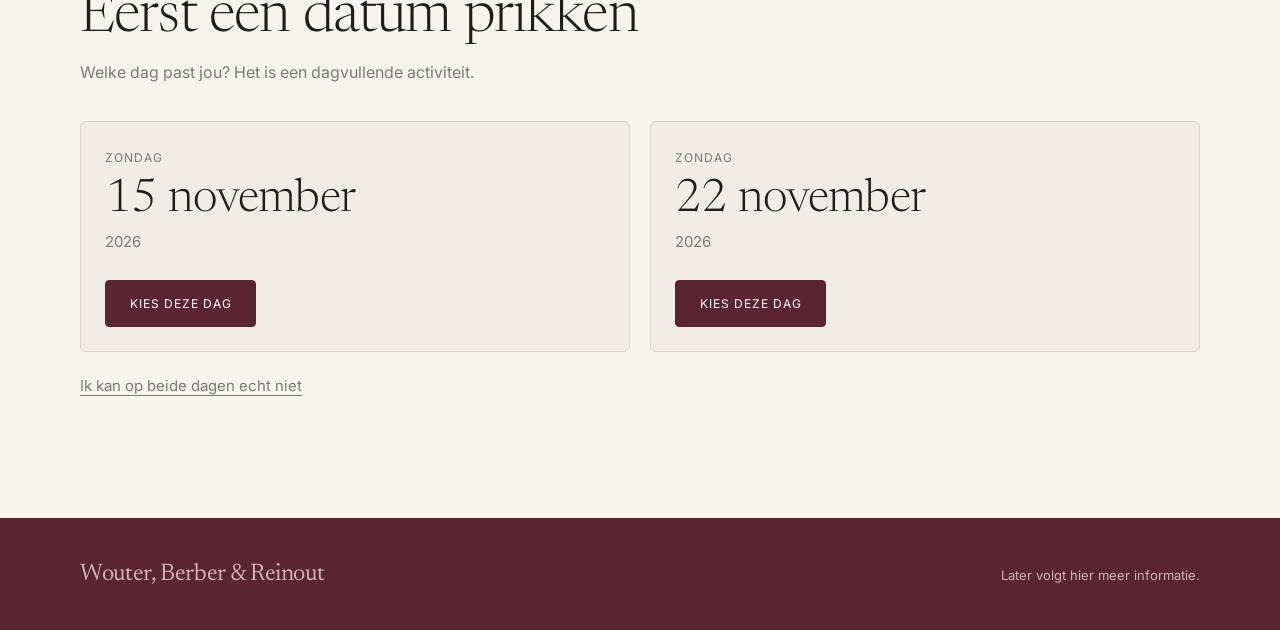
==== commit a059f4d1: "Kinsley-stijl, eigen kleur voor Arend (groen) en Jelly (wijnrood) Co-Authored-By: Claude Opus 5.5 <n" ====
--- a/2a250b-jelly/index.html
+++ b/2a250b-jelly/index.html
@@ -4,48 +4,56 @@
 <meta charset="utf-8">
 <meta name="viewport" content="width=device-width, initial-scale=1">
 <meta name="robots" content="noindex, nofollow">
-<meta name="theme-color" content="#0b0b0b">
+<meta name="theme-color" content="#5a2434">
 <title>Voor Jelly</title>
 <link rel="preconnect" href="https://fonts.googleapis.com">
 <link rel="preconnect" href="https://fonts.gstatic.com" crossorigin>
-<link rel="stylesheet" href="https://fonts.googleapis.com/css2?family=Anton&family=Inter:wght@400;600&display=swap">
-<link rel="stylesheet" href="../stijl.css?v=672d8df0">
+<link rel="stylesheet" href="https://fonts.googleapis.com/css2?family=Newsreader:opsz,wght@6..72,300;6..72,400&family=Inter:wght@400;500&display=swap">
+<link rel="stylesheet" href="../stijl.css?v=e041c6e1">
+<style>:root { --donker:#5a2434; --licht:#f6e4e0; }</style>
 </head>
 <body>
-<header class="balk"><span class="merk">Voor Jelly</span><span class="pil">Dagje uit</span></header>
+<header class="balk"><span class="merk">Voor Jelly</span><a class="rand" href="#datum">Dagje uit</a></header>
 
 <section class="hero">
+<div class="stof" aria-hidden="true"><i style="left:75.5%;top:93.4%;width:2px;height:2px;opacity:0.22;animation-duration:20s;filter:blur(0px)"></i><i style="left:99.5%;top:20.2%;width:4px;height:4px;opacity:0.12;animation-duration:22s;filter:blur(0px)"></i><i style="left:19.6%;top:95.2%;width:2px;height:2px;opacity:0.34;animation-duration:26s;filter:blur(0px)"></i><i style="left:23.8%;top:78.4%;width:3px;height:3px;opacity:0.11;animation-duration:21s;filter:blur(0px)"></i><i style="left:58.2%;top:84.7%;width:3px;height:3px;opacity:0.17;animation-duration:16s;filter:blur(0px)"></i><i style="left:9.3%;top:64.5%;width:3px;height:3px;opacity:0.14;animation-duration:23s;filter:blur(0px)"></i><i style="left:30.7%;top:89.8%;width:2px;height:2px;opacity:0.09;animation-duration:28s;filter:blur(0px)"></i><i style="left:50.4%;top:22.3%;width:2px;height:2px;opacity:0.15;animation-duration:20s;filter:blur(0px)"></i><i style="left:45.5%;top:13.8%;width:4px;height:4px;opacity:0.33;animation-duration:16s;filter:blur(0px)"></i><i style="left:91.2%;top:63.5%;width:3px;height:3px;opacity:0.29;animation-duration:30s;filter:blur(0px)"></i><i style="left:6.9%;top:24.1%;width:3px;height:3px;opacity:0.09;animation-duration:26s;filter:blur(0px)"></i><i style="left:69.8%;top:99.9%;width:3px;height:3px;opacity:0.14;animation-duration:18s;filter:blur(0px)"></i><i style="left:4.7%;top:63.8%;width:3px;height:3px;opacity:0.22;animation-duration:20s;filter:blur(0px)"></i><i style="left:36.7%;top:36.3%;width:4px;height:4px;opacity:0.30;animation-duration:25s;filter:blur(0px)"></i><i style="left:56.3%;top:19.4%;width:2px;height:2px;opacity:0.33;animation-duration:14s;filter:blur(0px)"></i><i style="left:43.0%;top:33.3%;width:3px;height:3px;opacity:0.19;animation-duration:18s;filter:blur(0px)"></i><i style="left:72.6%;top:20.9%;width:4px;height:4px;opacity:0.16;animation-duration:16s;filter:blur(0px)"></i><i style="left:97.4%;top:62.9%;width:3px;height:3px;opacity:0.32;animation-duration:21s;filter:blur(0px)"></i><i style="left:74.2%;top:36.1%;width:3px;height:3px;opacity:0.28;animation-duration:17s;filter:blur(0px)"></i><i style="left:61.3%;top:81.3%;width:3px;height:3px;opacity:0.19;animation-duration:23s;filter:blur(0px)"></i><i style="left:53.4%;top:21.2%;width:6px;height:6px;opacity:0.14;animation-duration:17s;filter:blur(2px)"></i><i style="left:45.5%;top:60.4%;width:3px;height:3px;opacity:0.34;animation-duration:20s;filter:blur(0px)"></i><i style="left:44.0%;top:55.4%;width:2px;height:2px;opacity:0.13;animation-duration:27s;filter:blur(0px)"></i><i style="left:43.7%;top:16.8%;width:9px;height:9px;opacity:0.33;animation-duration:20s;filter:blur(2px)"></i><i style="left:30.8%;top:77.0%;width:4px;height:4px;opacity:0.27;animation-duration:16s;filter:blur(0px)"></i><i style="left:91.1%;top:80.2%;width:3px;height:3px;opacity:0.31;animation-duration:16s;filter:blur(0px)"></i><i style="left:9.4%;top:63.5%;width:9px;height:9px;opacity:0.17;animation-duration:21s;filter:blur(2px)"></i><i style="left:49.3%;top:41.8%;width:3px;height:3px;opacity:0.24;animation-duration:14s;filter:blur(0px)"></i><i style="left:54.9%;top:89.9%;width:9px;height:9px;opacity:0.21;animation-duration:20s;filter:blur(2px)"></i><i style="left:95.1%;top:15.3%;width:2px;height:2px;opacity:0.14;animation-duration:18s;filter:blur(0px)"></i><i style="left:46.7%;top:1.2%;width:2px;height:2px;opacity:0.14;animation-duration:20s;filter:blur(0px)"></i><i style="left:63.5%;top:10.3%;width:2px;height:2px;opacity:0.32;animation-duration:30s;filter:blur(0px)"></i><i style="left:36.7%;top:77.1%;width:2px;height:2px;opacity:0.16;animation-duration:29s;filter:blur(0px)"></i><i style="left:17.9%;top:13.6%;width:2px;height:2px;opacity:0.34;animation-duration:27s;filter:blur(0px)"></i><i style="left:5.4%;top:73.5%;width:2px;height:2px;opacity:0.19;animation-duration:21s;filter:blur(0px)"></i><i style="left:99.0%;top:65.2%;width:4px;height:4px;opacity:0.22;animation-duration:27s;filter:blur(0px)"></i><i style="left:1.8%;top:8.8%;width:6px;height:6px;opacity:0.21;animation-duration:30s;filter:blur(2px)"></i><i style="left:23.7%;top:61.3%;width:3px;height:3px;opacity:0.18;animation-duration:20s;filter:blur(0px)"></i><i style="left:44.9%;top:14.5%;width:3px;height:3px;opacity:0.14;animation-duration:20s;filter:blur(0px)"></i><i style="left:28.1%;top:37.0%;width:3px;height:3px;opacity:0.17;animation-duration:28s;filter:blur(0px)"></i><i style="left:54.9%;top:75.5%;width:4px;height:4px;opacity:0.23;animation-duration:21s;filter:blur(0px)"></i><i style="left:52.8%;top:47.5%;width:3px;height:3px;opacity:0.16;animation-duration:24s;filter:blur(0px)"></i><i style="left:57.6%;top:80.7%;width:3px;height:3px;opacity:0.15;animation-duration:25s;filter:blur(0px)"></i><i style="left:68.9%;top:37.2%;width:4px;height:4px;opacity:0.23;animation-duration:25s;filter:blur(0px)"></i><i style="left:66.6%;top:47.0%;width:6px;height:6px;opacity:0.09;animation-duration:30s;filter:blur(2px)"></i><i style="left:95.3%;top:50.3%;width:4px;height:4px;opacity:0.27;animation-duration:15s;filter:blur(0px)"></i></div>
 <h1>Gefeliciteerd, lieve mama.</h1>
+<div class="onder">
+<p>Van je kinderen krijg je een dagje uit, helemaal verzorgd. Wat we gaan doen past bij jou, maar voorlopig is het nog een verrassing.</p>
+<a class="knop op-donker" href="#datum">Prik een datum</a>
+</div>
 </section>
 
-<section class="zwart">
-<div class="twee">
-<p class="groot">Een dagje uit, <em>helemaal verzorgd</em> door je kinderen.</p>
+<section class="sectie">
+<div class="kader">
+<p class="label">Je cadeau</p>
+<p class="zin">Je gaat op pad met Wouter, Berber en Reinout. <span>Wat, waar en hoe? Dat hoor je later.</span></p>
 <div class="tekst">
-<p>Je gaat op pad met Wouter, Berber en Reinout. Wat we gaan doen past bij jou, maar voorlopig is het nog een verrassing.</p>
 <p>Te zijner tijd verschijnt er op deze pagina meer informatie over hoe, wat en waar. Helemaal verklappen doen we het niet… wie weet krijg je hier nog een leuke hint.</p>
+<div>
 <p>Staat er een bericht voor je klaar? Dan krijg je daarover een e-mail.</p>
 <p class="afzender">Liefs, Wouter, Berber en Reinout</p>
 </div>
 </div>
+</div>
 </section>
 
-<section class="wit">
+<section class="sectie papier" id="datum">
 <div class="kader">
 
 <div id="kiezen" hidden>
-<p class="boventitel">Stap 1</p>
+<p class="label">Stap 1</p>
 <h2>Eerst een datum prikken</h2>
 <p class="sub">Welke dag past jou? Het is een dagvullende activiteit.</p>
-<div class="datums">
-<button class="optie" data-keuze="2026-11-15"><span>Zondag 15 november 2026</span><span class="pijl">→</span></button>
-<button class="optie" data-keuze="2026-11-22"><span>Zondag 22 november 2026</span><span class="pijl">→</span></button>
-<button class="optie zacht" data-keuze="anders"><span>Ik kan op beide dagen echt niet</span><span class="pijl">→</span></button>
+<div class="kaarten">
+<div class="kaart"><span class="klein">Zondag</span><p class="datum">15 november</p><p class="jaar">2026</p><button class="knop" data-keuze="2026-11-15">Kies deze dag</button></div>
+<div class="kaart"><span class="klein">Zondag</span><p class="datum">22 november</p><p class="jaar">2026</p><button class="knop" data-keuze="2026-11-22">Kies deze dag</button></div>
 </div>
+<button class="anders" data-keuze="anders">Ik kan op beide dagen echt niet</button>
 </div>
 
 <div id="gekozen" hidden>
-<p class="boventitel" id="gekozenkop">De datum staat vast</p>
+<p class="label" id="gekozenkop">De datum staat vast</p>
 <div class="vast">
 <p class="datum" id="gekozendatum"></p>
 <div>
@@ -59,15 +67,15 @@
 </div>
 
 <div class="vakken" id="vakken" hidden>
-<button class="vak"><div class="waas"></div><div class="info"><span class="nr">Tip 1</span><span class="status">Nog geheim</span></div></button>
-<button class="vak"><div class="waas"></div><div class="info"><span class="nr">Tip 2</span><span class="status">Nog geheim</span></div></button>
-<button class="vak"><div class="waas"></div><div class="info"><span class="nr">Uitnodiging</span><span class="status">Volgt later</span></div></button>
+<button class="vak"><div class="beeld"><div class="waas"></div></div><div><h3>Tip 1</h3><span class="status">Nog geheim</span></div></button>
+<button class="vak"><div class="beeld"><div class="waas"></div></div><div><h3>Tip 2</h3><span class="status">Nog geheim</span></div></button>
+<button class="vak"><div class="beeld"><div class="waas"></div></div><div><h3>Uitnodiging</h3><span class="status">Volgt later</span></div></button>
 </div>
 
 </div>
 </section>
 
-<footer class="voet"><span class="merk">Wouter · Berber · Reinout</span>Later volgt hier meer informatie.</footer>
+<footer class="voet"><div class="kader"><span class="merk">Wouter, Berber &amp; Reinout</span><span>Later volgt hier meer informatie.</span></div></footer>
 
 <dialog id="bevestig">
 <h2 id="bevestigtitel"></h2>
@@ -169,7 +177,7 @@
   try { localStorage.setItem(sleutel, JSON.stringify(keuze)); } catch (e) {}
   $("bevestig").close();
   toon();
-  $("gekozen").scrollIntoView({behavior: "smooth", block: "start"});
+  $("datum").scrollIntoView({behavior: "smooth", block: "start"});
 });
 
 document.querySelectorAll(".vak").forEach((vak, i) => vak.addEventListener("click", () => {
--- a/stijl.css
+++ b/stijl.css
@@ -1,94 +1,101 @@
 * { box-sizing:border-box; }
-:root { color-scheme:light; --inkt:#0b0b0b; --grijs:#8a8a8a; --donkergrijs:#3a3a3a; --lijn:#d8d8d8;
-  --kop:"Anton","Oswald","Helvetica Neue",Impact,sans-serif;
-  --tekst:"Inter","Helvetica Neue",Helvetica,Arial,sans-serif; }
-body { margin:0; background:#fff; color:var(--inkt); -webkit-font-smoothing:antialiased;
-  font-family:var(--tekst); font-size:16px; line-height:1.6; }
-h1, h2, .merk, .groot { font-family:var(--kop); font-weight:400; text-transform:uppercase; letter-spacing:.005em; }
+:root { color-scheme:light; --creme:#f1ede6; --papier:#f7f4ee; --inkt:#1d1d1b; --grijs:#7d7a73; --lijn:#d9d4ca;
+  --serif:"Newsreader","Iowan Old Style",Georgia,serif;
+  --sans:"Inter","Helvetica Neue",Helvetica,Arial,sans-serif; }
+body { margin:0; background:var(--creme); color:var(--inkt); -webkit-font-smoothing:antialiased;
+  font-family:var(--sans); font-size:15px; line-height:1.6; }
+h1, h2, h3, .merk, .zin, .datum { font-family:var(--serif); font-weight:300; letter-spacing:-.015em; }
 
 .balk { position:absolute; top:0; left:0; right:0; z-index:2; display:flex; justify-content:space-between;
-  align-items:center; padding:22px clamp(20px,5vw,56px); color:#fff; }
-.merk { font-size:26px; line-height:1; }
-.pil { display:inline-block; border:1px solid currentColor; border-radius:999px; padding:9px 18px; font-size:11px;
-  font-weight:600; letter-spacing:.12em; text-transform:uppercase; }
+  align-items:center; padding:20px clamp(20px,4vw,48px); color:var(--licht); }
+.merk { font-size:22px; font-weight:400; line-height:1; }
+.rand { display:inline-block; border:1px solid currentColor; border-radius:4px; padding:10px 16px; font-size:11px;
+  letter-spacing:.08em; text-transform:uppercase; color:inherit; text-decoration:none; }
 
-.hero { position:relative; min-height:min(88vh,760px); display:flex; align-items:flex-end; overflow:hidden;
-  padding:120px clamp(20px,5vw,56px) clamp(40px,7vw,80px); color:#fff;
-  background:
-    radial-gradient(ellipse at 15% 20%, #e3b64f 0%, transparent 55%),
-    radial-gradient(ellipse at 85% 30%, #a9b89c 0%, transparent 55%),
-    radial-gradient(ellipse at 55% 85%, #c99487 0%, transparent 60%),
-    #c7a983; }
-.hero::after { content:""; position:absolute; inset:0; background:linear-gradient(to top, rgba(0,0,0,.28), rgba(0,0,0,0) 55%); }
-.hero h1 { position:relative; z-index:1; margin:0; font-size:clamp(52px,11vw,132px); line-height:.95; max-width:12ch; }
-
-.zwart { background:var(--inkt); color:#fff; padding:clamp(56px,9vw,110px) clamp(20px,5vw,56px); }
-.twee { display:grid; gap:28px; max-width:1180px; margin:0 auto; }
-@media (min-width:820px) { .twee { grid-template-columns:1.15fr 1fr; gap:72px; align-items:start; } }
-.groot { margin:0; font-size:clamp(36px,5.6vw,64px); line-height:1.02; color:#5e5e5e; }
-.groot em { font-style:normal; color:#fff; }
-.zwart .tekst p { color:#a9a9a9; margin:0 0 16px; font-size:17px; }
-.zwart .tekst p.afzender { color:#fff; margin-top:26px; }
-
-.wit { padding:clamp(56px,9vw,110px) clamp(20px,5vw,56px); }
-.kader { max-width:1180px; margin:0 auto; }
-.wit h2 { font-size:clamp(36px,5.6vw,64px); line-height:1; margin:0 0 14px; }
-.sub { color:var(--grijs); margin:0 0 32px; font-size:17px; max-width:46ch; }
-.boventitel { font-size:11px; font-weight:600; letter-spacing:.14em; text-transform:uppercase; color:var(--grijs); margin:0 0 14px; }
-
-.datums { display:grid; border-top:1px solid var(--inkt); }
-.optie { display:flex; justify-content:space-between; align-items:center; gap:16px; width:100%; padding:24px 0;
-  background:none; border:0; border-bottom:1px solid var(--lijn); cursor:pointer; text-align:left; color:var(--inkt);
-  font-family:var(--kop); text-transform:uppercase; font-size:clamp(24px,4vw,36px); line-height:1.05; }
-.optie .pijl { font-family:var(--tekst); font-size:22px; transition:transform .2s; }
-.optie:hover .pijl { transform:translateX(6px); }
-.optie.zacht { font-family:var(--tekst); text-transform:none; font-size:16px; color:var(--grijs); padding:22px 0; }
-
-.knop { display:inline-flex; justify-content:center; align-items:center; border:1px solid var(--inkt); border-radius:999px;
-  background:var(--inkt); color:#fff; padding:16px 26px; cursor:pointer; text-decoration:none; font-family:var(--tekst);
-  font-size:12px; font-weight:600; letter-spacing:.12em; text-transform:uppercase; transition:background .2s,color .2s; }
-.knop:hover { background:#fff; color:var(--inkt); }
-.knop.licht { background:#fff; color:var(--inkt); }
-.knop.licht:hover { background:var(--inkt); color:#fff; }
+.hero { position:relative; min-height:min(92vh,780px); display:flex; flex-direction:column; justify-content:flex-end;
+  overflow:hidden; padding:120px clamp(20px,4vw,48px) clamp(28px,4vw,44px); background:var(--donker); color:var(--licht); }
+.hero::before { content:""; position:absolute; inset:-10%; pointer-events:none; opacity:.55;
+  background:radial-gradient(ellipse at 70% 0%, rgba(255,255,255,.16), transparent 55%); }
+.stof { position:absolute; inset:0; pointer-events:none; }
+.stof i { position:absolute; border-radius:50%; background:var(--licht); animation:zweef linear infinite; }
+@keyframes zweef { from { transform:translateY(0); } to { transform:translateY(-60px); } }
+@media (prefers-reduced-motion:reduce) { .stof i { animation:none; } }
+.hero h1 { position:relative; margin:0 0 clamp(28px,4vw,44px); font-size:clamp(46px,8.5vw,104px); line-height:1.02;
+  max-width:11ch; }
+.onder { position:relative; display:grid; gap:22px; border-top:1px solid color-mix(in srgb, var(--licht) 25%, transparent);
+  padding-top:22px; }
+@media (min-width:760px) { .onder { grid-template-columns:1fr auto; align-items:start; } }
+.onder p { margin:0; max-width:44ch; font-size:14px; opacity:.85; }
+.knop { display:inline-flex; justify-content:center; align-items:center; gap:8px; border:1px solid var(--donker);
+  border-radius:4px; background:var(--donker); color:#fff; padding:15px 24px; cursor:pointer; text-decoration:none;
+  font-family:var(--sans); font-size:12px; letter-spacing:.08em; text-transform:uppercase; transition:opacity .2s; }
+.knop:hover { opacity:.85; }
+.knop.licht { background:transparent; color:var(--inkt); }
+.knop.op-donker { background:var(--licht); border-color:var(--licht); color:var(--donker); }
 .knop:disabled { opacity:.5; cursor:default; }
 
-.vast { display:grid; gap:24px; border-top:1px solid var(--inkt); padding-top:28px; }
-@media (min-width:820px) { .vast { grid-template-columns:1.15fr 1fr; gap:72px; } }
-.vast .datum { font-family:var(--kop); text-transform:uppercase; font-size:clamp(40px,7vw,84px); line-height:.98; margin:0; }
-.vast .uitleg { color:var(--donkergrijs); margin:0 0 24px; font-size:17px; }
+.sectie { padding:clamp(64px,10vw,120px) clamp(20px,4vw,48px); }
+.kader { max-width:1120px; margin:0 auto; }
+.label { display:inline-block; background:#e4dfd6; border-radius:4px; padding:5px 14px; font-size:12px; margin:0 0 22px; }
+.zin { margin:0; font-size:clamp(28px,4.4vw,48px); line-height:1.18; max-width:24ch; }
+.zin span { color:var(--grijs); }
+.tekst { display:grid; gap:24px; margin-top:clamp(32px,5vw,56px); border-top:1px solid var(--lijn); padding-top:28px; }
+@media (min-width:760px) { .tekst { grid-template-columns:1fr 1fr; gap:56px; } }
+.tekst p { margin:0 0 14px; color:#4a4843; font-size:16px; }
+.tekst .afzender { color:var(--inkt); font-family:var(--serif); font-size:20px; }
+
+.papier { background:var(--papier); border-top:1px solid var(--lijn); }
+h2 { font-size:clamp(34px,5vw,56px); line-height:1.05; margin:0 0 12px; }
+.sub { color:var(--grijs); margin:0 0 36px; font-size:16px; max-width:46ch; }
+.kaarten { display:grid; gap:14px; }
+@media (min-width:760px) { .kaarten { grid-template-columns:repeat(2,1fr); gap:20px; } }
+.kaart { border:1px solid var(--lijn); border-radius:6px; background:var(--creme); padding:26px 24px 24px; text-align:left;
+  display:flex; flex-direction:column; gap:4px; }
+.kaart .klein { font-size:12px; letter-spacing:.08em; text-transform:uppercase; color:var(--grijs); }
+.kaart .datum { font-size:clamp(34px,5vw,46px); line-height:1.05; margin:4px 0 2px; }
+.kaart .jaar { color:var(--grijs); margin:0 0 22px; }
+.kaart .knop { align-self:flex-start; }
+.anders { display:inline-block; margin-top:22px; background:none; border:0; padding:0; cursor:pointer; font:inherit;
+  color:var(--grijs); text-decoration:underline; text-underline-offset:4px; }
+
+.vast { display:grid; gap:24px; border:1px solid var(--lijn); border-radius:6px; background:var(--creme); padding:28px 24px; }
+@media (min-width:760px) { .vast { grid-template-columns:1.1fr 1fr; gap:48px; padding:40px; } }
+.vast .datum { font-size:clamp(40px,6.5vw,72px); line-height:1.02; margin:0; }
+.vast .uitleg { color:#4a4843; margin:0 0 22px; font-size:16px; }
 .agenda { display:flex; flex-wrap:wrap; gap:10px; }
 
-.vakken { display:grid; grid-template-columns:repeat(3,1fr); gap:clamp(8px,2vw,20px); margin-top:clamp(48px,7vw,80px); }
-.vak { position:relative; display:block; aspect-ratio:3/4; overflow:hidden; border:0; padding:0; width:100%;
-  background:#222; color:#fff; font-family:inherit; text-align:left; cursor:pointer; }
-.vak .waas { position:absolute; inset:-25%; filter:blur(22px); transition:transform .6s; }
-.vak:hover .waas { transform:scale(1.08); }
-.vak:nth-child(1) .waas { background:radial-gradient(circle at 30% 25%,#e3b64f,transparent 50%),
-  radial-gradient(circle at 70% 75%,#c99487,transparent 55%),#6d6152; }
-.vak:nth-child(2) .waas { background:radial-gradient(circle at 70% 30%,#a9b89c,transparent 50%),
-  radial-gradient(circle at 25% 75%,#e3b64f,transparent 55%),#5b6157; }
-.vak:nth-child(3) .waas { background:radial-gradient(circle at 50% 35%,#c99487,transparent 50%),
-  radial-gradient(circle at 25% 80%,#a9b89c,transparent 55%),#4a4440; }
-.vak.open .waas { filter:none; inset:0; }
-.vak::after { content:""; position:absolute; inset:0; background:linear-gradient(to top,rgba(0,0,0,.6),rgba(0,0,0,0) 55%); }
-.vak .info { position:absolute; left:clamp(10px,2vw,20px); right:8px; bottom:clamp(10px,2vw,18px); z-index:1; }
-.vak .nr { display:block; font-family:var(--kop); font-size:clamp(16px,4.2vw,40px); line-height:1; text-transform:uppercase;
-  white-space:nowrap; }
-.vak .status { display:block; margin-top:6px; font-size:10px; font-weight:600; letter-spacing:.12em; text-transform:uppercase;
-  opacity:.8; }
-.vak.nieuw { outline:1px solid var(--inkt); outline-offset:5px; }
-.voet { background:var(--inkt); color:#8a8a8a; text-align:center; padding:36px 20px; font-size:13px; letter-spacing:.06em; }
-.voet .merk { display:block; color:#fff; font-size:22px; margin-bottom:6px; }
+.vakken { display:grid; gap:14px; margin-top:clamp(40px,6vw,64px); }
+@media (min-width:760px) { .vakken { grid-template-columns:repeat(3,1fr); gap:20px; } }
+.vak { display:grid; grid-template-columns:96px 1fr; gap:16px; align-items:center; border:1px solid var(--lijn);
+  border-radius:6px; background:var(--creme); padding:12px; width:100%; cursor:pointer; text-align:left; font:inherit;
+  color:inherit; }
+@media (min-width:760px) { .vak { grid-template-columns:1fr; padding:14px 14px 20px; } }
+.vak .beeld { position:relative; overflow:hidden; aspect-ratio:1; border-radius:4px; background:var(--donker); }
+@media (min-width:760px) { .vak .beeld { aspect-ratio:4/3; } }
+.vak .waas { position:absolute; inset:-30%; filter:blur(18px);
+  background:radial-gradient(circle at 30% 30%, var(--licht), transparent 45%),
+    radial-gradient(circle at 75% 70%, color-mix(in srgb, var(--licht) 60%, var(--donker)), transparent 50%), var(--donker); }
+.vak:nth-child(2) .waas { transform:rotate(120deg); }
+.vak:nth-child(3) .waas { transform:rotate(240deg); }
+.vak.open .waas { filter:none; }
+.vak h3 { font-size:24px; line-height:1.1; margin:0 0 4px; }
+.vak .status { font-size:12px; letter-spacing:.08em; text-transform:uppercase; color:var(--grijs); }
+.vak.nieuw { border-color:var(--donker); }
 
-dialog { border:0; padding:40px 30px 30px; max-width:460px; width:calc(100% - 32px); background:#fff; color:var(--inkt); }
-dialog::backdrop { background:rgba(11,11,11,.7); }
-dialog h2 { font-family:var(--kop); font-weight:400; text-transform:uppercase; font-size:clamp(30px,6vw,40px); line-height:1;
-  margin:0 0 16px; }
-dialog p { color:var(--donkergrijs); font-size:16px; margin:0 0 22px; }
+.voet { background:var(--donker); color:var(--licht); padding:44px clamp(20px,4vw,48px); }
+.voet .kader { display:flex; flex-wrap:wrap; justify-content:space-between; gap:12px; align-items:baseline; }
+.voet .merk { font-size:24px; }
+.voet span { font-size:13px; opacity:.75; }
+
+dialog { border:0; border-radius:6px; padding:36px 28px 28px; max-width:460px; width:calc(100% - 32px);
+  background:var(--papier); color:var(--inkt); }
+dialog::backdrop { background:rgba(20,20,18,.6); }
+dialog h2 { font-size:clamp(32px,6vw,40px); margin:0 0 14px; }
+dialog p { color:#4a4843; font-size:16px; margin:0 0 22px; }
 dialog .knoppen { display:grid; gap:10px; }
 dialog .knop { width:100%; }
-dialog textarea { width:100%; min-height:90px; padding:12px 0; font:inherit; font-size:16px; border:0;
-  border-bottom:1px solid var(--inkt); margin:0 0 22px; resize:vertical; background:none; }
-dialog textarea:focus { outline:none; border-bottom-width:2px; }
+dialog .knop.licht { border-color:var(--lijn); }
+dialog textarea { width:100%; min-height:90px; padding:12px; font:inherit; font-size:16px; border:1px solid var(--lijn);
+  border-radius:4px; margin:0 0 20px; resize:vertical; background:#fff; }
 .fout { color:#a3261b !important; font-size:15px; }
 [hidden] { display:none !important; }
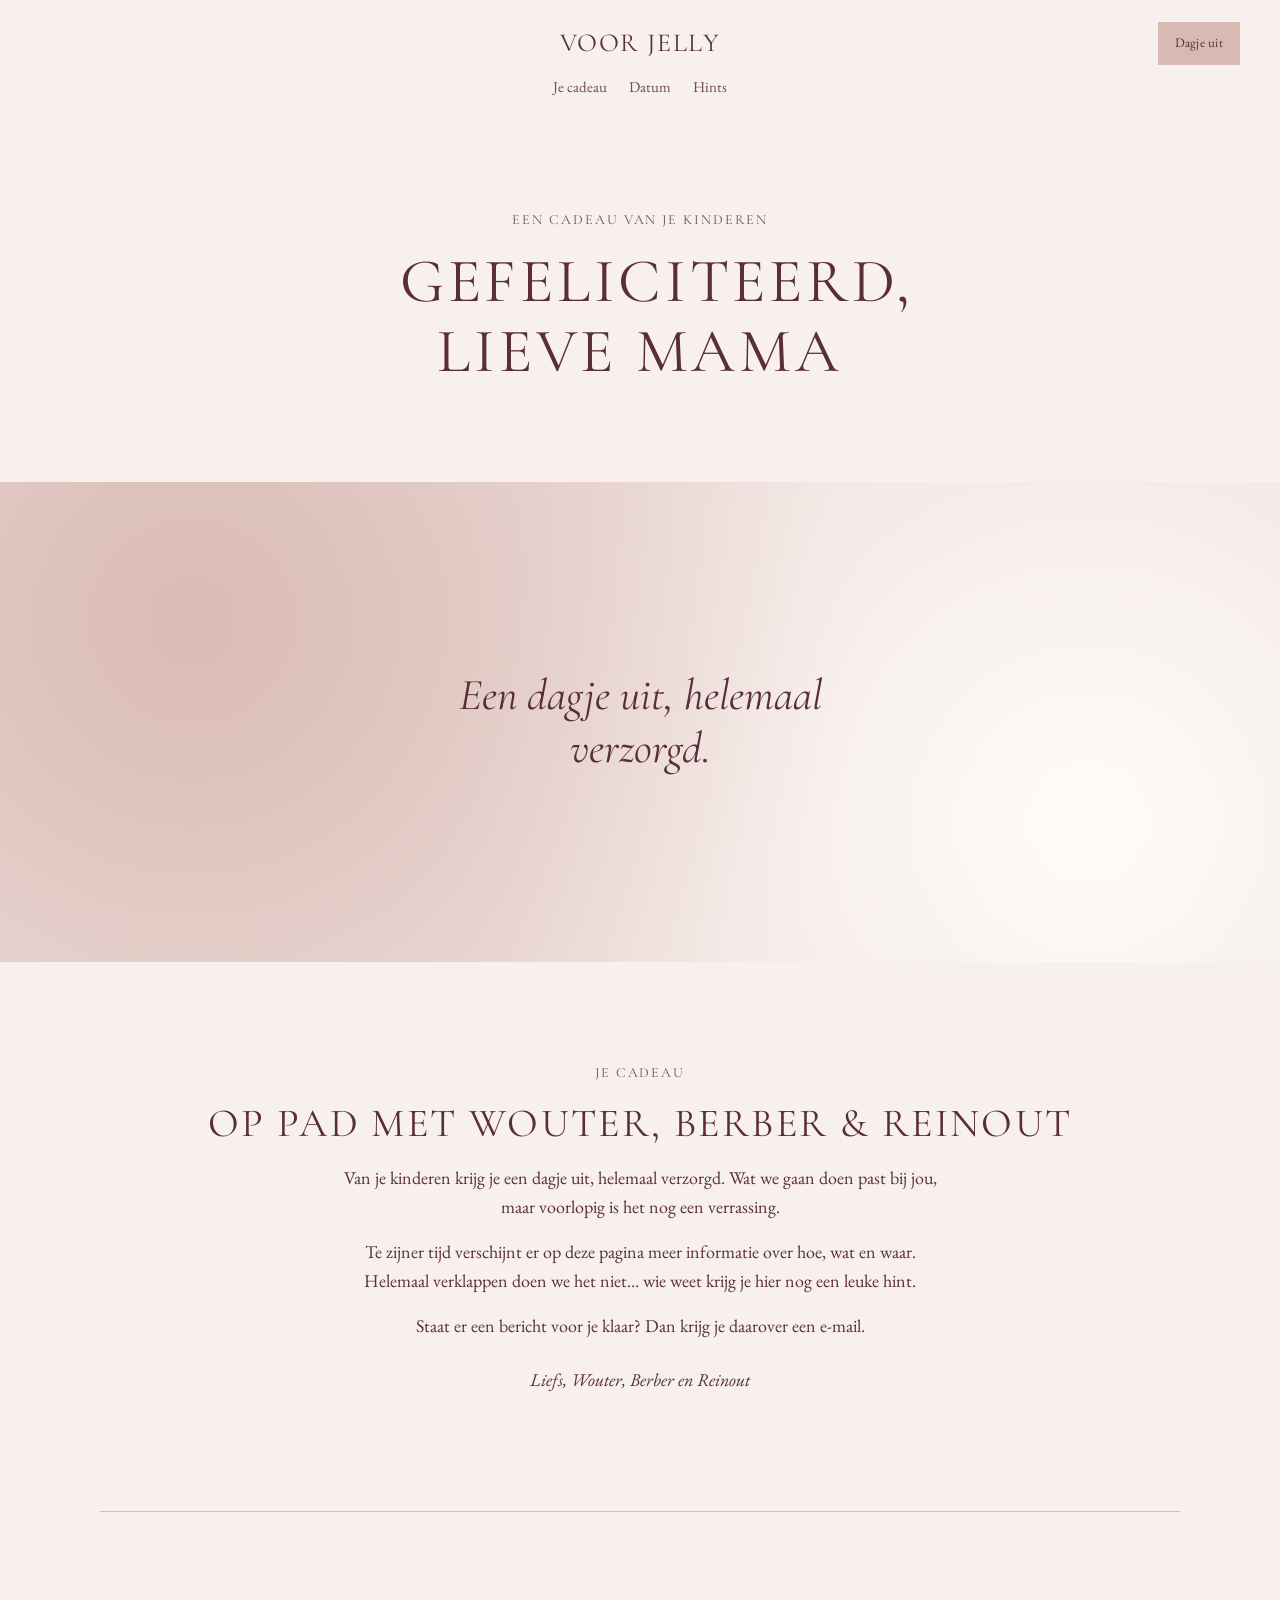
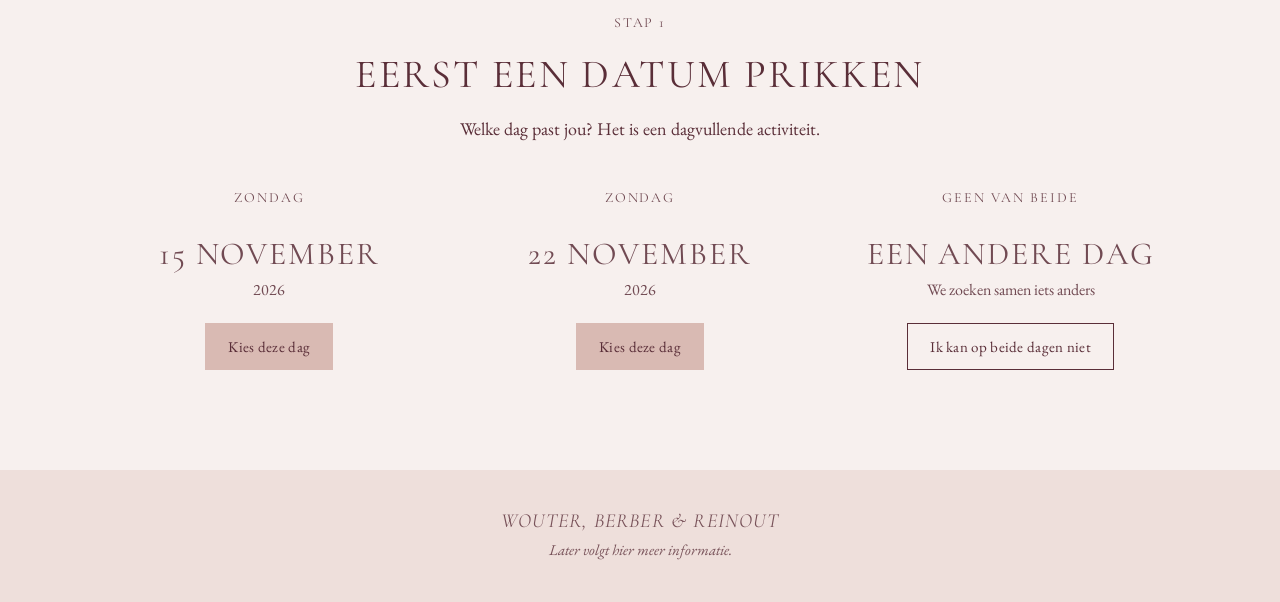
==== commit f4cc86fa: "Lichte Myhra-lay-out met eigen kleur voor Arend en Jelly Co-Authored-By: Claude Opus 5.5 <noreply@an" ====
--- a/2a250b-jelly/index.html
+++ b/2a250b-jelly/index.html
@@ -4,78 +4,82 @@
 <meta charset="utf-8">
 <meta name="viewport" content="width=device-width, initial-scale=1">
 <meta name="robots" content="noindex, nofollow">
-<meta name="theme-color" content="#5a2434">
+<meta name="theme-color" content="#f7f0ee">
 <title>Voor Jelly</title>
 <link rel="preconnect" href="https://fonts.googleapis.com">
 <link rel="preconnect" href="https://fonts.gstatic.com" crossorigin>
-<link rel="stylesheet" href="https://fonts.googleapis.com/css2?family=Newsreader:opsz,wght@6..72,300;6..72,400&family=Inter:wght@400;500&display=swap">
-<link rel="stylesheet" href="../stijl.css?v=e041c6e1">
-<style>:root { --donker:#5a2434; --licht:#f6e4e0; }</style>
+<link rel="stylesheet" href="https://fonts.googleapis.com/css2?family=Cormorant+Garamond:ital,wght@0,400;0,500;1,400&family=EB+Garamond:ital@0;1&display=swap">
+<link rel="stylesheet" href="../stijl.css?v=43bd80c6">
+<style>:root { --inkt:#5a2e38; --achter:#f7f0ee; --zacht:#eedfdb; --accent:#d9bab3; }</style>
 </head>
 <body>
-<header class="balk"><span class="merk">Voor Jelly</span><a class="rand" href="#datum">Dagje uit</a></header>
+<header>
+<div class="balk"><p class="merk">Voor Jelly</p><a class="blok klein" href="#datum">Dagje uit</a></div>
+<nav class="nav"><a href="#cadeau">Je cadeau</a><a href="#datum">Datum</a><a href="#datum">Hints</a></nav>
+</header>
 
 <section class="hero">
-<div class="stof" aria-hidden="true"><i style="left:75.5%;top:93.4%;width:2px;height:2px;opacity:0.22;animation-duration:20s;filter:blur(0px)"></i><i style="left:99.5%;top:20.2%;width:4px;height:4px;opacity:0.12;animation-duration:22s;filter:blur(0px)"></i><i style="left:19.6%;top:95.2%;width:2px;height:2px;opacity:0.34;animation-duration:26s;filter:blur(0px)"></i><i style="left:23.8%;top:78.4%;width:3px;height:3px;opacity:0.11;animation-duration:21s;filter:blur(0px)"></i><i style="left:58.2%;top:84.7%;width:3px;height:3px;opacity:0.17;animation-duration:16s;filter:blur(0px)"></i><i style="left:9.3%;top:64.5%;width:3px;height:3px;opacity:0.14;animation-duration:23s;filter:blur(0px)"></i><i style="left:30.7%;top:89.8%;width:2px;height:2px;opacity:0.09;animation-duration:28s;filter:blur(0px)"></i><i style="left:50.4%;top:22.3%;width:2px;height:2px;opacity:0.15;animation-duration:20s;filter:blur(0px)"></i><i style="left:45.5%;top:13.8%;width:4px;height:4px;opacity:0.33;animation-duration:16s;filter:blur(0px)"></i><i style="left:91.2%;top:63.5%;width:3px;height:3px;opacity:0.29;animation-duration:30s;filter:blur(0px)"></i><i style="left:6.9%;top:24.1%;width:3px;height:3px;opacity:0.09;animation-duration:26s;filter:blur(0px)"></i><i style="left:69.8%;top:99.9%;width:3px;height:3px;opacity:0.14;animation-duration:18s;filter:blur(0px)"></i><i style="left:4.7%;top:63.8%;width:3px;height:3px;opacity:0.22;animation-duration:20s;filter:blur(0px)"></i><i style="left:36.7%;top:36.3%;width:4px;height:4px;opacity:0.30;animation-duration:25s;filter:blur(0px)"></i><i style="left:56.3%;top:19.4%;width:2px;height:2px;opacity:0.33;animation-duration:14s;filter:blur(0px)"></i><i style="left:43.0%;top:33.3%;width:3px;height:3px;opacity:0.19;animation-duration:18s;filter:blur(0px)"></i><i style="left:72.6%;top:20.9%;width:4px;height:4px;opacity:0.16;animation-duration:16s;filter:blur(0px)"></i><i style="left:97.4%;top:62.9%;width:3px;height:3px;opacity:0.32;animation-duration:21s;filter:blur(0px)"></i><i style="left:74.2%;top:36.1%;width:3px;height:3px;opacity:0.28;animation-duration:17s;filter:blur(0px)"></i><i style="left:61.3%;top:81.3%;width:3px;height:3px;opacity:0.19;animation-duration:23s;filter:blur(0px)"></i><i style="left:53.4%;top:21.2%;width:6px;height:6px;opacity:0.14;animation-duration:17s;filter:blur(2px)"></i><i style="left:45.5%;top:60.4%;width:3px;height:3px;opacity:0.34;animation-duration:20s;filter:blur(0px)"></i><i style="left:44.0%;top:55.4%;width:2px;height:2px;opacity:0.13;animation-duration:27s;filter:blur(0px)"></i><i style="left:43.7%;top:16.8%;width:9px;height:9px;opacity:0.33;animation-duration:20s;filter:blur(2px)"></i><i style="left:30.8%;top:77.0%;width:4px;height:4px;opacity:0.27;animation-duration:16s;filter:blur(0px)"></i><i style="left:91.1%;top:80.2%;width:3px;height:3px;opacity:0.31;animation-duration:16s;filter:blur(0px)"></i><i style="left:9.4%;top:63.5%;width:9px;height:9px;opacity:0.17;animation-duration:21s;filter:blur(2px)"></i><i style="left:49.3%;top:41.8%;width:3px;height:3px;opacity:0.24;animation-duration:14s;filter:blur(0px)"></i><i style="left:54.9%;top:89.9%;width:9px;height:9px;opacity:0.21;animation-duration:20s;filter:blur(2px)"></i><i style="left:95.1%;top:15.3%;width:2px;height:2px;opacity:0.14;animation-duration:18s;filter:blur(0px)"></i><i style="left:46.7%;top:1.2%;width:2px;height:2px;opacity:0.14;animation-duration:20s;filter:blur(0px)"></i><i style="left:63.5%;top:10.3%;width:2px;height:2px;opacity:0.32;animation-duration:30s;filter:blur(0px)"></i><i style="left:36.7%;top:77.1%;width:2px;height:2px;opacity:0.16;animation-duration:29s;filter:blur(0px)"></i><i style="left:17.9%;top:13.6%;width:2px;height:2px;opacity:0.34;animation-duration:27s;filter:blur(0px)"></i><i style="left:5.4%;top:73.5%;width:2px;height:2px;opacity:0.19;animation-duration:21s;filter:blur(0px)"></i><i style="left:99.0%;top:65.2%;width:4px;height:4px;opacity:0.22;animation-duration:27s;filter:blur(0px)"></i><i style="left:1.8%;top:8.8%;width:6px;height:6px;opacity:0.21;animation-duration:30s;filter:blur(2px)"></i><i style="left:23.7%;top:61.3%;width:3px;height:3px;opacity:0.18;animation-duration:20s;filter:blur(0px)"></i><i style="left:44.9%;top:14.5%;width:3px;height:3px;opacity:0.14;animation-duration:20s;filter:blur(0px)"></i><i style="left:28.1%;top:37.0%;width:3px;height:3px;opacity:0.17;animation-duration:28s;filter:blur(0px)"></i><i style="left:54.9%;top:75.5%;width:4px;height:4px;opacity:0.23;animation-duration:21s;filter:blur(0px)"></i><i style="left:52.8%;top:47.5%;width:3px;height:3px;opacity:0.16;animation-duration:24s;filter:blur(0px)"></i><i style="left:57.6%;top:80.7%;width:3px;height:3px;opacity:0.15;animation-duration:25s;filter:blur(0px)"></i><i style="left:68.9%;top:37.2%;width:4px;height:4px;opacity:0.23;animation-duration:25s;filter:blur(0px)"></i><i style="left:66.6%;top:47.0%;width:6px;height:6px;opacity:0.09;animation-duration:30s;filter:blur(2px)"></i><i style="left:95.3%;top:50.3%;width:4px;height:4px;opacity:0.27;animation-duration:15s;filter:blur(0px)"></i></div>
-<h1>Gefeliciteerd, lieve mama.</h1>
-<div class="onder">
+<p class="boven">Een cadeau van je kinderen</p>
+<h1>Gefeliciteerd, lieve mama</h1>
+</section>
+
+<div class="band"><p>Een dagje uit, helemaal verzorgd.</p></div>
+
+<section class="sectie" id="cadeau">
+<p class="boven">Je cadeau</p>
+<h2>Op pad met Wouter, Berber &amp; Reinout</h2>
+<div class="smal">
 <p>Van je kinderen krijg je een dagje uit, helemaal verzorgd. Wat we gaan doen past bij jou, maar voorlopig is het nog een verrassing.</p>
-<a class="knop op-donker" href="#datum">Prik een datum</a>
-</div>
-</section>
-
-<section class="sectie">
-<div class="kader">
-<p class="label">Je cadeau</p>
-<p class="zin">Je gaat op pad met Wouter, Berber en Reinout. <span>Wat, waar en hoe? Dat hoor je later.</span></p>
-<div class="tekst">
 <p>Te zijner tijd verschijnt er op deze pagina meer informatie over hoe, wat en waar. Helemaal verklappen doen we het niet… wie weet krijg je hier nog een leuke hint.</p>
-<div>
 <p>Staat er een bericht voor je klaar? Dan krijg je daarover een e-mail.</p>
 <p class="afzender">Liefs, Wouter, Berber en Reinout</p>
 </div>
-</div>
-</div>
-</section>
-
-<section class="sectie papier" id="datum">
-<div class="kader">
+</section>
+
+<hr class="lijn">
+
+<section class="sectie" id="datum">
 
 <div id="kiezen" hidden>
-<p class="label">Stap 1</p>
+<p class="boven">Stap 1</p>
 <h2>Eerst een datum prikken</h2>
-<p class="sub">Welke dag past jou? Het is een dagvullende activiteit.</p>
-<div class="kaarten">
-<div class="kaart"><span class="klein">Zondag</span><p class="datum">15 november</p><p class="jaar">2026</p><button class="knop" data-keuze="2026-11-15">Kies deze dag</button></div>
-<div class="kaart"><span class="klein">Zondag</span><p class="datum">22 november</p><p class="jaar">2026</p><button class="knop" data-keuze="2026-11-22">Kies deze dag</button></div>
-</div>
-<button class="anders" data-keuze="anders">Ik kan op beide dagen echt niet</button>
-</div>
-
-<div id="gekozen" hidden>
-<p class="label" id="gekozenkop">De datum staat vast</p>
-<div class="vast">
+<div class="smal"><p>Welke dag past jou? Het is een dagvullende activiteit.</p></div>
+<div class="drie">
+<div class="optie"><span class="boven">Zondag</span><p class="datum">15 november</p><p>2026</p><button class="blok" data-keuze="2026-11-15">Kies deze dag</button></div>
+<div class="optie"><span class="boven">Zondag</span><p class="datum">22 november</p><p>2026</p><button class="blok" data-keuze="2026-11-22">Kies deze dag</button></div>
+<div class="optie">
+<span class="boven">Geen van beide</span>
+<p class="datum">Een andere dag</p>
+<p>We zoeken samen iets anders</p>
+<button class="blok rand" data-keuze="anders">Ik kan op beide dagen niet</button>
+</div>
+</div>
+</div>
+
+<div id="gekozen" class="vast" hidden>
+<p class="boven" id="gekozenkop">De datum staat vast</p>
 <p class="datum" id="gekozendatum"></p>
-<div>
-<p class="uitleg" id="gekozenuitleg"></p>
+<p id="gekozenuitleg"></p>
 <div class="agenda" id="agenda" hidden>
-<a class="knop" id="ics" href="#">Zet in je agenda</a>
-<a class="knop licht" id="google" href="#" target="_blank" rel="noopener">Google Agenda</a>
-</div>
-</div>
-</div>
-</div>
-
-<div class="vakken" id="vakken" hidden>
-<button class="vak"><div class="beeld"><div class="waas"></div></div><div><h3>Tip 1</h3><span class="status">Nog geheim</span></div></button>
-<button class="vak"><div class="beeld"><div class="waas"></div></div><div><h3>Tip 2</h3><span class="status">Nog geheim</span></div></button>
-<button class="vak"><div class="beeld"><div class="waas"></div></div><div><h3>Uitnodiging</h3><span class="status">Volgt later</span></div></button>
-</div>
-
-</div>
-</section>
-
-<footer class="voet"><div class="kader"><span class="merk">Wouter, Berber &amp; Reinout</span><span>Later volgt hier meer informatie.</span></div></footer>
+<a class="blok" id="ics" href="#">Zet in je agenda</a>
+<a class="blok rand" id="google" href="#" target="_blank" rel="noopener">Google Agenda</a>
+</div>
+</div>
+
+</section>
+
+<section class="sectie zacht" id="vakken" hidden>
+<div class="hints">
+<p class="boven">Hints &amp; uitnodiging</p>
+<div class="rij">
+<button class="vak"><div class="beeld"><div class="waas"></div></div><h3>Tip 1</h3><span class="status">Nog geheim</span></button>
+<button class="vak"><div class="beeld"><div class="waas"></div></div><h3>Tip 2</h3><span class="status">Nog geheim</span></button>
+<button class="vak"><div class="beeld"><div class="waas"></div></div><h3>Uitnodiging</h3><span class="status">Volgt later</span></button>
+</div>
+</div>
+</section>
+
+<footer class="voet"><p class="merk">Wouter, Berber &amp; Reinout</p><p>Later volgt hier meer informatie.</p></footer>
 
 <dialog id="bevestig">
 <h2 id="bevestigtitel"></h2>
@@ -83,15 +87,15 @@
 <textarea id="opmerking" placeholder="Welke dagen kun je wel? (mag leeg blijven)" hidden></textarea>
 <p class="fout" id="fout" hidden></p>
 <div class="knoppen">
-<button class="knop" id="ja">Ja, bevestigen</button>
-<button class="knop licht" id="nee">Nee, terug</button>
+<button class="blok" id="ja">Ja, bevestigen</button>
+<button class="blok rand" id="nee">Nee, terug</button>
 </div>
 </dialog>
 
 <dialog id="vakmelding">
 <h2 id="vaktitel"></h2>
 <div id="vaktekst"></div>
-<form method="dialog"><button class="knop">Sluiten</button></form>
+<form method="dialog"><button class="blok">Sluiten</button></form>
 </dialog>
 
 <script>
--- a/stijl.css
+++ b/stijl.css
@@ -1,101 +1,88 @@
 * { box-sizing:border-box; }
-:root { color-scheme:light; --creme:#f1ede6; --papier:#f7f4ee; --inkt:#1d1d1b; --grijs:#7d7a73; --lijn:#d9d4ca;
-  --serif:"Newsreader","Iowan Old Style",Georgia,serif;
-  --sans:"Inter","Helvetica Neue",Helvetica,Arial,sans-serif; }
-body { margin:0; background:var(--creme); color:var(--inkt); -webkit-font-smoothing:antialiased;
-  font-family:var(--sans); font-size:15px; line-height:1.6; }
-h1, h2, h3, .merk, .zin, .datum { font-family:var(--serif); font-weight:300; letter-spacing:-.015em; }
+:root { color-scheme:light; --wit:#fffdfa;
+  --kop:"Cormorant Garamond","Cormorant",Garamond,Georgia,serif;
+  --tekst:"EB Garamond",Garamond,Georgia,serif; }
+body { margin:0; background:var(--achter); color:var(--inkt); -webkit-font-smoothing:antialiased;
+  font-family:var(--tekst); font-size:18px; line-height:1.6; text-align:center; }
+h1, h2, h3, .merk, .datum { font-family:var(--kop); font-weight:400; text-transform:uppercase; letter-spacing:.06em; }
+a { color:inherit; }
 
-.balk { position:absolute; top:0; left:0; right:0; z-index:2; display:flex; justify-content:space-between;
-  align-items:center; padding:20px clamp(20px,4vw,48px); color:var(--licht); }
-.merk { font-size:22px; font-weight:400; line-height:1; }
-.rand { display:inline-block; border:1px solid currentColor; border-radius:4px; padding:10px 16px; font-size:11px;
-  letter-spacing:.08em; text-transform:uppercase; color:inherit; text-decoration:none; }
+.balk { display:grid; grid-template-columns:1fr auto 1fr; align-items:center; gap:12px;
+  padding:22px clamp(16px,4vw,40px) 0; }
+.merk { grid-column:2; font-size:clamp(20px,3.4vw,26px); line-height:1.1; margin:0; }
+.balk .blok { grid-column:3; justify-self:end; }
+.nav { display:flex; justify-content:center; gap:22px; padding:10px 16px 0; font-size:15px; }
+.nav a { text-decoration:none; opacity:.85; }
+.nav a:hover { opacity:1; text-decoration:underline; text-underline-offset:4px; }
 
-.hero { position:relative; min-height:min(92vh,780px); display:flex; flex-direction:column; justify-content:flex-end;
-  overflow:hidden; padding:120px clamp(20px,4vw,48px) clamp(28px,4vw,44px); background:var(--donker); color:var(--licht); }
-.hero::before { content:""; position:absolute; inset:-10%; pointer-events:none; opacity:.55;
-  background:radial-gradient(ellipse at 70% 0%, rgba(255,255,255,.16), transparent 55%); }
-.stof { position:absolute; inset:0; pointer-events:none; }
-.stof i { position:absolute; border-radius:50%; background:var(--licht); animation:zweef linear infinite; }
-@keyframes zweef { from { transform:translateY(0); } to { transform:translateY(-60px); } }
-@media (prefers-reduced-motion:reduce) { .stof i { animation:none; } }
-.hero h1 { position:relative; margin:0 0 clamp(28px,4vw,44px); font-size:clamp(46px,8.5vw,104px); line-height:1.02;
-  max-width:11ch; }
-.onder { position:relative; display:grid; gap:22px; border-top:1px solid color-mix(in srgb, var(--licht) 25%, transparent);
-  padding-top:22px; }
-@media (min-width:760px) { .onder { grid-template-columns:1fr auto; align-items:start; } }
-.onder p { margin:0; max-width:44ch; font-size:14px; opacity:.85; }
-.knop { display:inline-flex; justify-content:center; align-items:center; gap:8px; border:1px solid var(--donker);
-  border-radius:4px; background:var(--donker); color:#fff; padding:15px 24px; cursor:pointer; text-decoration:none;
-  font-family:var(--sans); font-size:12px; letter-spacing:.08em; text-transform:uppercase; transition:opacity .2s; }
-.knop:hover { opacity:.85; }
-.knop.licht { background:transparent; color:var(--inkt); }
-.knop.op-donker { background:var(--licht); border-color:var(--licht); color:var(--donker); }
-.knop:disabled { opacity:.5; cursor:default; }
+.blok { display:inline-flex; justify-content:center; align-items:center; border:1px solid var(--accent);
+  background:var(--accent); color:var(--inkt); padding:13px 22px; cursor:pointer; text-decoration:none;
+  font-family:var(--tekst); font-size:15px; letter-spacing:.02em; border-radius:0; transition:background .2s; }
+.blok:hover { background:var(--zacht); }
+.blok.rand { background:transparent; border-color:var(--inkt); }
+.blok.rand:hover { background:var(--zacht); }
+.blok.klein { padding:10px 16px; font-size:13px; }
+.blok:disabled { opacity:.5; cursor:default; }
+@media (max-width:560px) { .balk .blok { display:none; } }
 
-.sectie { padding:clamp(64px,10vw,120px) clamp(20px,4vw,48px); }
-.kader { max-width:1120px; margin:0 auto; }
-.label { display:inline-block; background:#e4dfd6; border-radius:4px; padding:5px 14px; font-size:12px; margin:0 0 22px; }
-.zin { margin:0; font-size:clamp(28px,4.4vw,48px); line-height:1.18; max-width:24ch; }
-.zin span { color:var(--grijs); }
-.tekst { display:grid; gap:24px; margin-top:clamp(32px,5vw,56px); border-top:1px solid var(--lijn); padding-top:28px; }
-@media (min-width:760px) { .tekst { grid-template-columns:1fr 1fr; gap:56px; } }
-.tekst p { margin:0 0 14px; color:#4a4843; font-size:16px; }
-.tekst .afzender { color:var(--inkt); font-family:var(--serif); font-size:20px; }
+.hero { padding:clamp(56px,10vw,110px) 20px clamp(52px,9vw,96px); }
+.boven { font-family:var(--kop); text-transform:uppercase; letter-spacing:.14em; font-size:14px; margin:0 0 16px; opacity:.85; }
+h1 { font-size:clamp(34px,6.4vw,62px); line-height:1.12; margin:0 auto; max-width:16ch; }
 
-.papier { background:var(--papier); border-top:1px solid var(--lijn); }
-h2 { font-size:clamp(34px,5vw,56px); line-height:1.05; margin:0 0 12px; }
-.sub { color:var(--grijs); margin:0 0 36px; font-size:16px; max-width:46ch; }
-.kaarten { display:grid; gap:14px; }
-@media (min-width:760px) { .kaarten { grid-template-columns:repeat(2,1fr); gap:20px; } }
-.kaart { border:1px solid var(--lijn); border-radius:6px; background:var(--creme); padding:26px 24px 24px; text-align:left;
-  display:flex; flex-direction:column; gap:4px; }
-.kaart .klein { font-size:12px; letter-spacing:.08em; text-transform:uppercase; color:var(--grijs); }
-.kaart .datum { font-size:clamp(34px,5vw,46px); line-height:1.05; margin:4px 0 2px; }
-.kaart .jaar { color:var(--grijs); margin:0 0 22px; }
-.kaart .knop { align-self:flex-start; }
-.anders { display:inline-block; margin-top:22px; background:none; border:0; padding:0; cursor:pointer; font:inherit;
-  color:var(--grijs); text-decoration:underline; text-underline-offset:4px; }
+.band { position:relative; height:clamp(240px,46vw,480px); overflow:hidden; background:var(--zacht);
+  display:flex; align-items:center; justify-content:center; padding:20px; }
+.band::before { content:""; position:absolute; inset:-20%; filter:blur(40px);
+  background:radial-gradient(circle at 25% 35%, var(--accent), transparent 45%),
+    radial-gradient(circle at 75% 65%, var(--wit), transparent 45%),
+    radial-gradient(circle at 60% 20%, var(--zacht), transparent 50%), var(--zacht); }
+.band p { position:relative; margin:0; font-family:var(--kop); font-style:italic; font-size:clamp(26px,4.6vw,44px);
+  line-height:1.2; max-width:20ch; }
 
-.vast { display:grid; gap:24px; border:1px solid var(--lijn); border-radius:6px; background:var(--creme); padding:28px 24px; }
-@media (min-width:760px) { .vast { grid-template-columns:1.1fr 1fr; gap:48px; padding:40px; } }
-.vast .datum { font-size:clamp(40px,6.5vw,72px); line-height:1.02; margin:0; }
-.vast .uitleg { color:#4a4843; margin:0 0 22px; font-size:16px; }
-.agenda { display:flex; flex-wrap:wrap; gap:10px; }
+.sectie { padding:clamp(56px,9vw,100px) 20px; }
+.sectie.zacht { background:var(--zacht); }
+h2 { font-size:clamp(28px,4.6vw,40px); line-height:1.15; margin:0 0 18px; }
+.smal { max-width:34em; margin:0 auto; }
+.smal p { margin:0 0 16px; }
+.afzender { font-style:italic; margin-top:26px !important; }
+.lijn { border:0; border-top:1px solid var(--accent); max-width:1080px; margin:0 auto; }
 
-.vakken { display:grid; gap:14px; margin-top:clamp(40px,6vw,64px); }
-@media (min-width:760px) { .vakken { grid-template-columns:repeat(3,1fr); gap:20px; } }
-.vak { display:grid; grid-template-columns:96px 1fr; gap:16px; align-items:center; border:1px solid var(--lijn);
-  border-radius:6px; background:var(--creme); padding:12px; width:100%; cursor:pointer; text-align:left; font:inherit;
-  color:inherit; }
-@media (min-width:760px) { .vak { grid-template-columns:1fr; padding:14px 14px 20px; } }
-.vak .beeld { position:relative; overflow:hidden; aspect-ratio:1; border-radius:4px; background:var(--donker); }
-@media (min-width:760px) { .vak .beeld { aspect-ratio:4/3; } }
-.vak .waas { position:absolute; inset:-30%; filter:blur(18px);
-  background:radial-gradient(circle at 30% 30%, var(--licht), transparent 45%),
-    radial-gradient(circle at 75% 70%, color-mix(in srgb, var(--licht) 60%, var(--donker)), transparent 50%), var(--donker); }
+.drie { display:grid; gap:44px; max-width:1080px; margin:44px auto 0; }
+@media (min-width:760px) { .drie { grid-template-columns:repeat(3,1fr); gap:32px; } }
+.optie { display:flex; flex-direction:column; align-items:center; gap:6px; }
+.optie .datum { font-size:clamp(26px,3.4vw,32px); line-height:1.1; margin:4px 0 0; }
+.optie p { margin:0 0 14px; font-size:16px; opacity:.85; }
+
+.vast .datum { font-size:clamp(34px,6vw,58px); line-height:1.08; margin:0 0 18px; }
+.vast p { max-width:32em; margin:0 auto 26px; }
+.agenda { display:flex; flex-wrap:wrap; justify-content:center; gap:10px; }
+
+.hints { max-width:1080px; margin:0 auto; text-align:left; }
+.hints .boven { margin-bottom:18px; }
+.rij { display:grid; grid-template-columns:repeat(3,1fr); gap:clamp(8px,1.6vw,16px); }
+.vak { display:block; padding:0; border:0; background:none; cursor:pointer; text-align:left; font:inherit; color:inherit; }
+.vak .beeld { position:relative; overflow:hidden; aspect-ratio:3/4; background:var(--zacht); }
+.vak .waas { position:absolute; inset:-30%; filter:blur(20px);
+  background:radial-gradient(circle at 30% 30%, var(--wit), transparent 45%),
+    radial-gradient(circle at 70% 70%, var(--accent), transparent 50%), var(--zacht); }
 .vak:nth-child(2) .waas { transform:rotate(120deg); }
 .vak:nth-child(3) .waas { transform:rotate(240deg); }
 .vak.open .waas { filter:none; }
-.vak h3 { font-size:24px; line-height:1.1; margin:0 0 4px; }
-.vak .status { font-size:12px; letter-spacing:.08em; text-transform:uppercase; color:var(--grijs); }
-.vak.nieuw { border-color:var(--donker); }
+.vak h3 { font-size:clamp(15px,2.4vw,20px); margin:12px 0 0; line-height:1.2; }
+.vak .status { display:block; font-size:14px; font-style:italic; opacity:.75; }
+.vak.nieuw .beeld { outline:1px solid var(--inkt); outline-offset:4px; }
 
-.voet { background:var(--donker); color:var(--licht); padding:44px clamp(20px,4vw,48px); }
-.voet .kader { display:flex; flex-wrap:wrap; justify-content:space-between; gap:12px; align-items:baseline; }
-.voet .merk { font-size:24px; }
-.voet span { font-size:13px; opacity:.75; }
+.voet { background:var(--zacht); padding:40px 20px; }
+.voet .merk { font-size:20px; margin-bottom:6px; }
+.voet p { margin:0; font-size:15px; font-style:italic; opacity:.8; }
 
-dialog { border:0; border-radius:6px; padding:36px 28px 28px; max-width:460px; width:calc(100% - 32px);
-  background:var(--papier); color:var(--inkt); }
-dialog::backdrop { background:rgba(20,20,18,.6); }
-dialog h2 { font-size:clamp(32px,6vw,40px); margin:0 0 14px; }
-dialog p { color:#4a4843; font-size:16px; margin:0 0 22px; }
+dialog { border:0; padding:40px 28px 30px; max-width:460px; width:calc(100% - 32px); background:var(--achter);
+  color:var(--inkt); text-align:center; }
+dialog::backdrop { background:rgba(40,36,32,.45); }
+dialog h2 { font-size:clamp(26px,5vw,32px); }
+dialog p { margin:0 0 22px; }
 dialog .knoppen { display:grid; gap:10px; }
-dialog .knop { width:100%; }
-dialog .knop.licht { border-color:var(--lijn); }
-dialog textarea { width:100%; min-height:90px; padding:12px; font:inherit; font-size:16px; border:1px solid var(--lijn);
-  border-radius:4px; margin:0 0 20px; resize:vertical; background:#fff; }
-.fout { color:#a3261b !important; font-size:15px; }
+dialog .blok { width:100%; }
+dialog textarea { width:100%; min-height:90px; padding:12px; font:inherit; font-size:17px; border:1px solid var(--accent);
+  margin:0 0 20px; resize:vertical; background:var(--wit); color:var(--inkt); }
+.fout { color:#a3261b; font-size:16px; }
 [hidden] { display:none !important; }
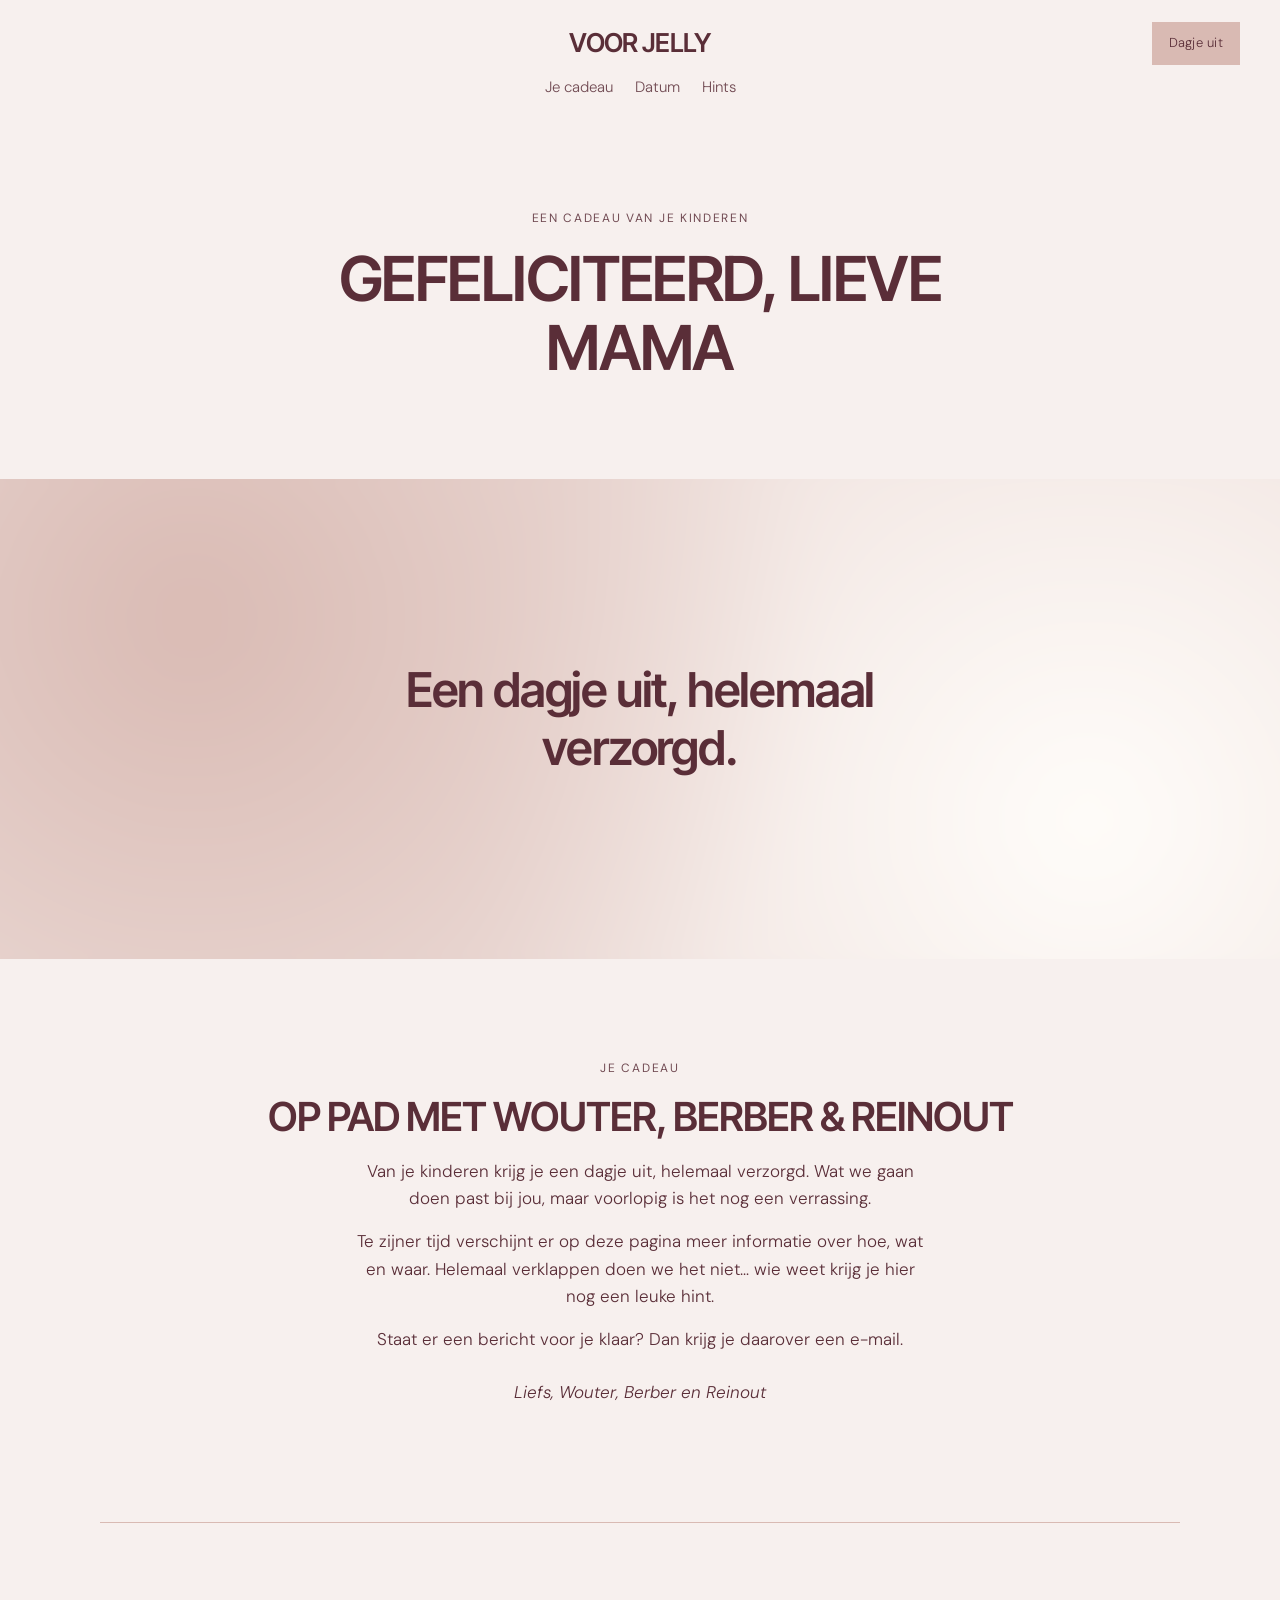
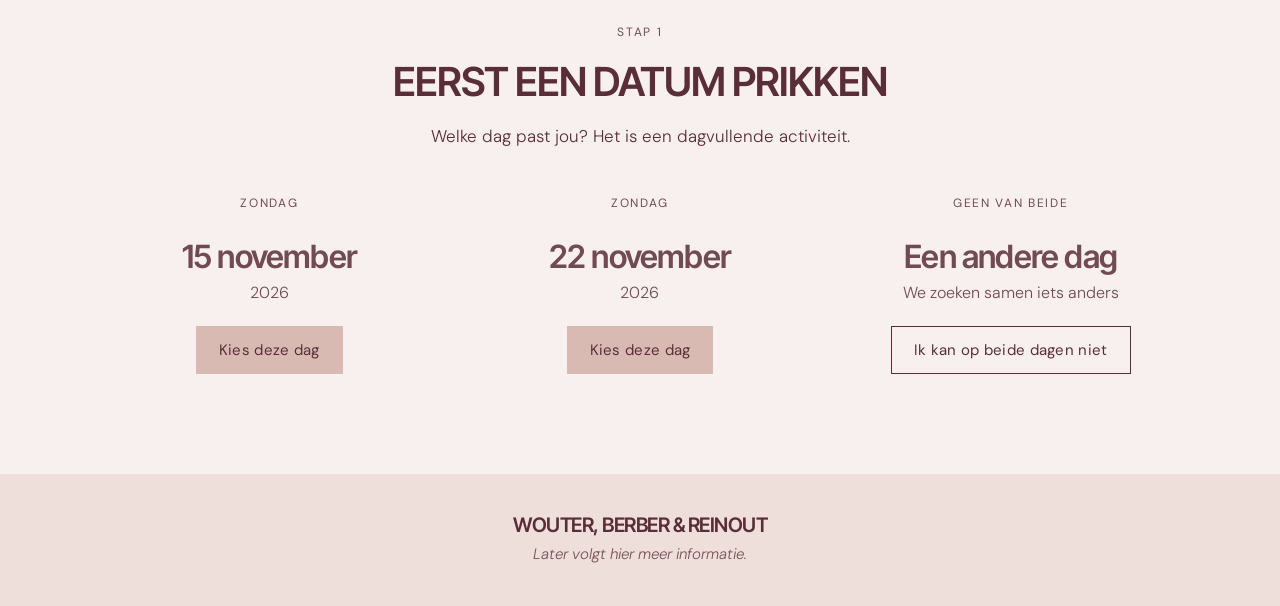
==== commit 4fc0fde5: "Lettertypes Inter Tight en DM Sans Co-Authored-By: Claude Opus 5.5 <noreply@anthropic.com>" ====
--- a/2a250b-jelly/index.html
+++ b/2a250b-jelly/index.html
@@ -8,8 +8,8 @@
 <title>Voor Jelly</title>
 <link rel="preconnect" href="https://fonts.googleapis.com">
 <link rel="preconnect" href="https://fonts.gstatic.com" crossorigin>
-<link rel="stylesheet" href="https://fonts.googleapis.com/css2?family=Cormorant+Garamond:ital,wght@0,400;0,500;1,400&family=EB+Garamond:ital@0;1&display=swap">
-<link rel="stylesheet" href="../stijl.css?v=43bd80c6">
+<link rel="stylesheet" href="https://fonts.googleapis.com/css2?family=Inter+Tight:wght@500;600&family=DM+Sans:ital,opsz,wght@0,9..40,300;0,9..40,400;1,9..40,300&display=swap">
+<link rel="stylesheet" href="../stijl.css?v=4d819a86">
 <style>:root { --inkt:#5a2e38; --achter:#f7f0ee; --zacht:#eedfdb; --accent:#d9bab3; }</style>
 </head>
 <body>
--- a/stijl.css
+++ b/stijl.css
@@ -1,10 +1,11 @@
 * { box-sizing:border-box; }
 :root { color-scheme:light; --wit:#fffdfa;
-  --kop:"Cormorant Garamond","Cormorant",Garamond,Georgia,serif;
-  --tekst:"EB Garamond",Garamond,Georgia,serif; }
+  --kop:"Inter Tight","Helvetica Neue",Arial,sans-serif;
+  --tekst:"DM Sans","Helvetica Neue",Arial,sans-serif; }
 body { margin:0; background:var(--achter); color:var(--inkt); -webkit-font-smoothing:antialiased;
-  font-family:var(--tekst); font-size:18px; line-height:1.6; text-align:center; }
-h1, h2, h3, .merk, .datum { font-family:var(--kop); font-weight:400; text-transform:uppercase; letter-spacing:.06em; }
+  font-family:var(--tekst); font-size:17px; font-weight:300; line-height:1.6; text-align:center; }
+h1, h2, h3, .merk, .datum { font-family:var(--kop); font-weight:600; letter-spacing:-.025em; }
+h1, h2, .merk { text-transform:uppercase; }
 a { color:inherit; }
 
 .balk { display:grid; grid-template-columns:1fr auto 1fr; align-items:center; gap:12px;
@@ -26,7 +27,7 @@
 @media (max-width:560px) { .balk .blok { display:none; } }
 
 .hero { padding:clamp(56px,10vw,110px) 20px clamp(52px,9vw,96px); }
-.boven { font-family:var(--kop); text-transform:uppercase; letter-spacing:.14em; font-size:14px; margin:0 0 16px; opacity:.85; }
+.boven { font-family:var(--tekst); font-weight:400; text-transform:uppercase; letter-spacing:.14em; font-size:12px; margin:0 0 16px; opacity:.85; }
 h1 { font-size:clamp(34px,6.4vw,62px); line-height:1.12; margin:0 auto; max-width:16ch; }
 
 .band { position:relative; height:clamp(240px,46vw,480px); overflow:hidden; background:var(--zacht);
@@ -35,7 +36,7 @@
   background:radial-gradient(circle at 25% 35%, var(--accent), transparent 45%),
     radial-gradient(circle at 75% 65%, var(--wit), transparent 45%),
     radial-gradient(circle at 60% 20%, var(--zacht), transparent 50%), var(--zacht); }
-.band p { position:relative; margin:0; font-family:var(--kop); font-style:italic; font-size:clamp(26px,4.6vw,44px);
+.band p { position:relative; margin:0; font-family:var(--kop); font-weight:600; letter-spacing:-.025em; font-size:clamp(28px,4.8vw,48px);
   line-height:1.2; max-width:20ch; }
 
 .sectie { padding:clamp(56px,9vw,100px) 20px; }
@@ -67,12 +68,12 @@
 .vak:nth-child(2) .waas { transform:rotate(120deg); }
 .vak:nth-child(3) .waas { transform:rotate(240deg); }
 .vak.open .waas { filter:none; }
-.vak h3 { font-size:clamp(15px,2.4vw,20px); margin:12px 0 0; line-height:1.2; }
+.vak h3 { font-size:clamp(16px,2.6vw,22px); margin:12px 0 0; line-height:1.2; }
 .vak .status { display:block; font-size:14px; font-style:italic; opacity:.75; }
 .vak.nieuw .beeld { outline:1px solid var(--inkt); outline-offset:4px; }
 
 .voet { background:var(--zacht); padding:40px 20px; }
-.voet .merk { font-size:20px; margin-bottom:6px; }
+.voet .merk { font-size:20px; margin-bottom:6px; font-style:normal; opacity:1; }
 .voet p { margin:0; font-size:15px; font-style:italic; opacity:.8; }
 
 dialog { border:0; padding:40px 28px 30px; max-width:460px; width:calc(100% - 32px); background:var(--achter);
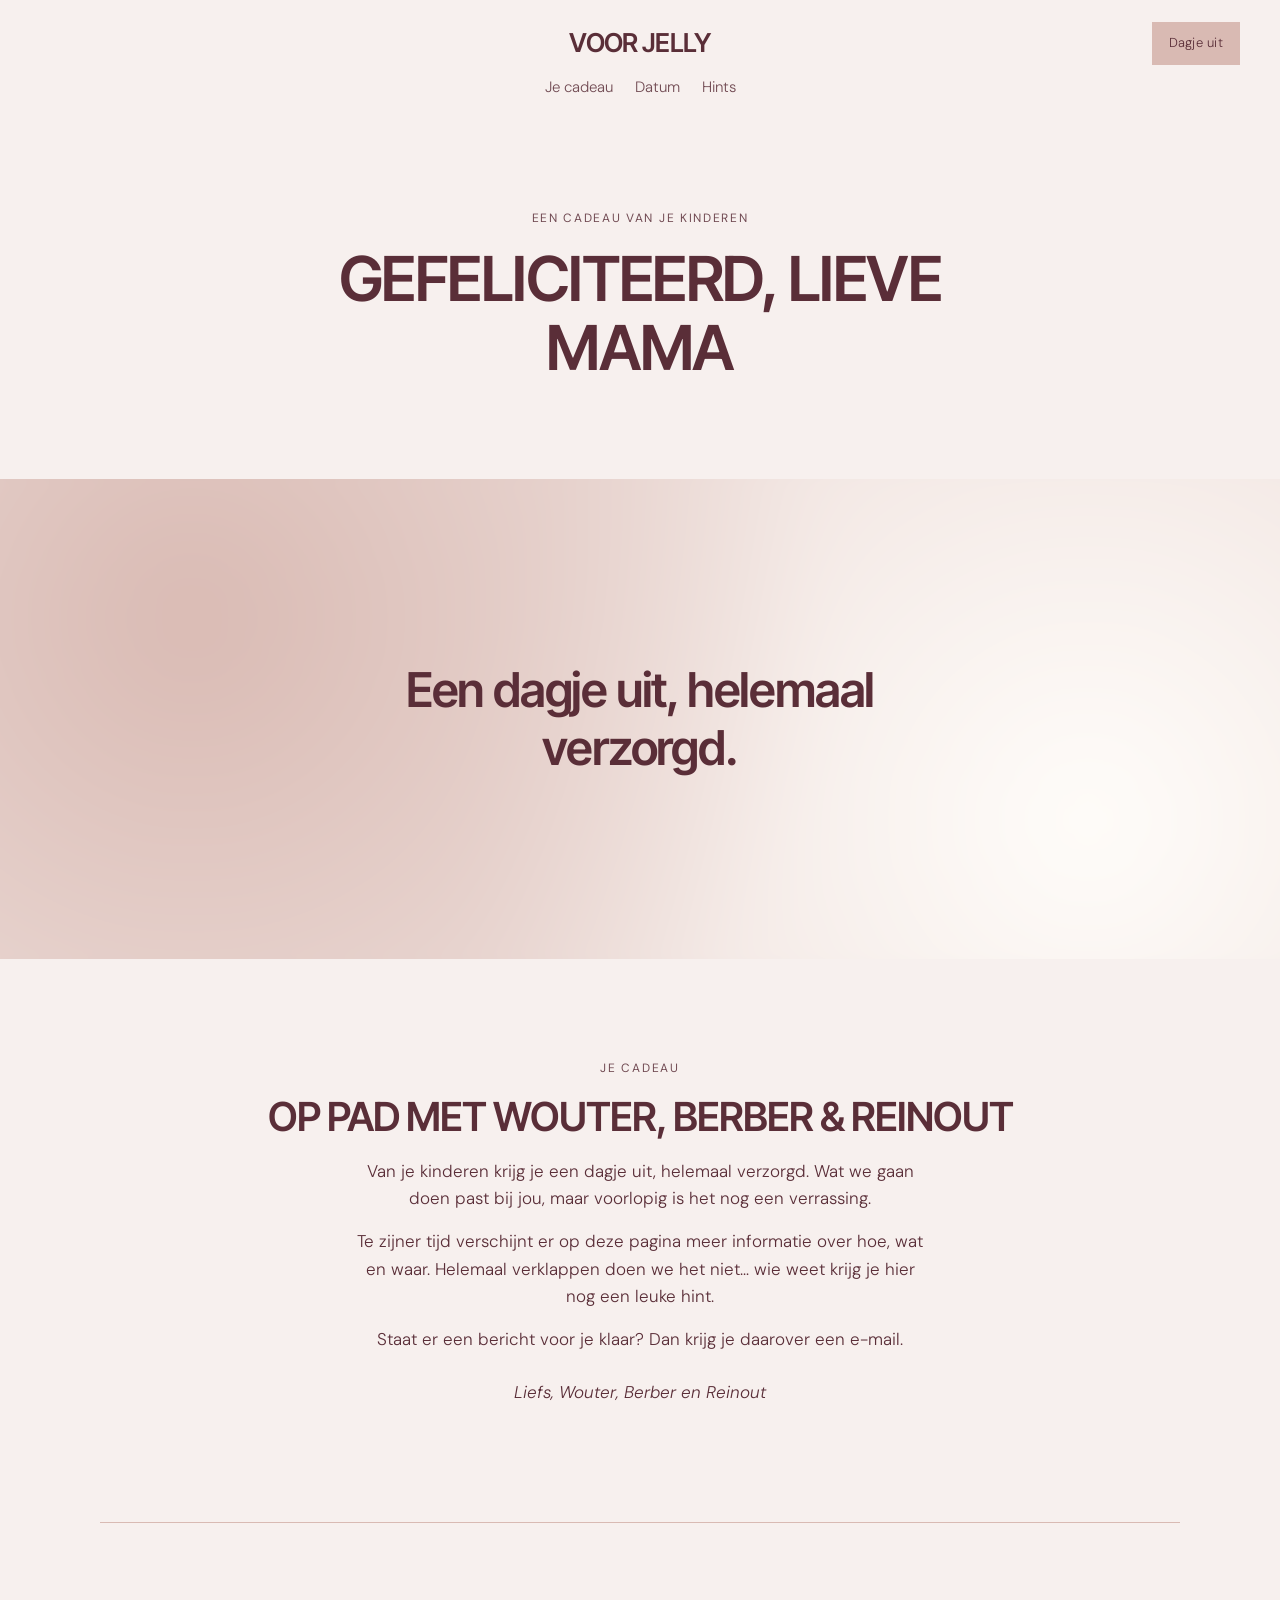
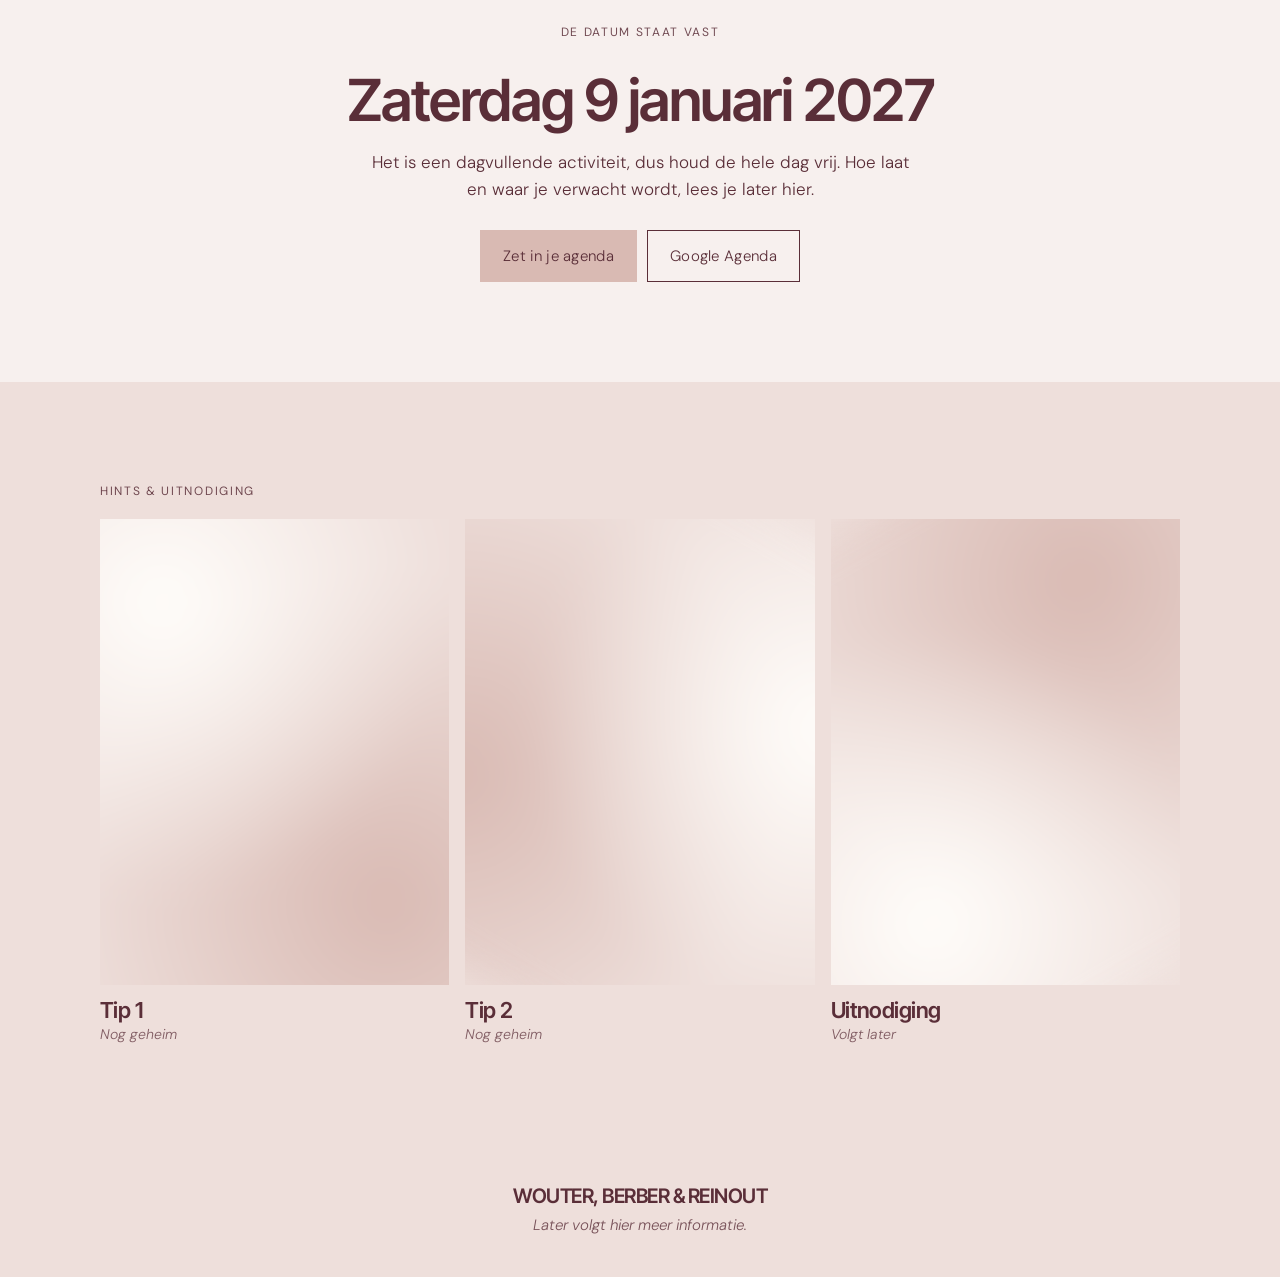
==== commit c26759f2: "Datum vast voor Jelly: 9 januari 2027" ====
--- a/2a250b-jelly/index.html
+++ b/2a250b-jelly/index.html
@@ -99,7 +99,7 @@
 </dialog>
 
 <script>
-const CFG = {"slug": "2a250b-jelly", "naam": "Jelly", "datum_vast": null, "datums": [{"id": "2026-11-15", "label": "Zondag 15 november 2026", "ics": "2026-11-15.ics", "google": "https://calendar.google.com/calendar/render?action=TEMPLATE&text=Dagje+uit+met+Wouter%2C+Berber+en+Reinout&dates=20261115%2F20261116&details=Dagvullende+verrassing.+Meer+informatie+volgt+op+https%3A%2F%2Freinoutgorter-max.github.io%2Fdagje-uit%2F2a250b-jelly%2F"}, {"id": "2026-11-22", "label": "Zondag 22 november 2026", "ics": "2026-11-22.ics", "google": "https://calendar.google.com/calendar/render?action=TEMPLATE&text=Dagje+uit+met+Wouter%2C+Berber+en+Reinout&dates=20261122%2F20261123&details=Dagvullende+verrassing.+Meer+informatie+volgt+op+https%3A%2F%2Freinoutgorter-max.github.io%2Fdagje-uit%2F2a250b-jelly%2F"}], "vakken": [{"titel": "Tip 1", "beschikbaar": false, "tekst": []}, {"titel": "Tip 2", "beschikbaar": false, "tekst": []}, {"titel": "Uitnodiging", "beschikbaar": false, "tekst": []}], "mail": {"aan": "r.gorter@me.com", "cc": [], "test": true}};
+const CFG = {"slug": "2a250b-jelly", "naam": "Jelly", "datum_vast": "2027-01-09", "datums": [{"id": "2026-11-15", "label": "Zondag 15 november 2026", "ics": "2026-11-15.ics", "google": "https://calendar.google.com/calendar/render?action=TEMPLATE&text=Dagje+uit+met+Wouter%2C+Berber+en+Reinout&dates=20261115%2F20261116&details=Dagvullende+verrassing.+Meer+informatie+volgt+op+https%3A%2F%2Freinoutgorter-max.github.io%2Fdagje-uit%2F2a250b-jelly%2F"}, {"id": "2026-11-22", "label": "Zondag 22 november 2026", "ics": "2026-11-22.ics", "google": "https://calendar.google.com/calendar/render?action=TEMPLATE&text=Dagje+uit+met+Wouter%2C+Berber+en+Reinout&dates=20261122%2F20261123&details=Dagvullende+verrassing.+Meer+informatie+volgt+op+https%3A%2F%2Freinoutgorter-max.github.io%2Fdagje-uit%2F2a250b-jelly%2F"}, {"id": "2027-01-09", "label": "Zaterdag 9 januari 2027", "ics": "2027-01-09.ics", "google": "https://calendar.google.com/calendar/render?action=TEMPLATE&text=Dagje+uit+met+Wouter%2C+Berber+en+Reinout&dates=20270109%2F20270110&details=Dagvullende+verrassing.+Meer+informatie+volgt+op+https%3A%2F%2Freinoutgorter-max.github.io%2Fdagje-uit%2F2a250b-jelly%2F"}], "vakken": [{"titel": "Tip 1", "beschikbaar": false, "tekst": []}, {"titel": "Tip 2", "beschikbaar": false, "tekst": []}, {"titel": "Uitnodiging", "beschikbaar": false, "tekst": []}], "mail": {"aan": "r.gorter@me.com", "cc": [], "test": true}};
 const sleutel = "dagje-uit-" + CFG.slug;
 const $ = id => document.getElementById(id);
 const params = new URLSearchParams(location.search);
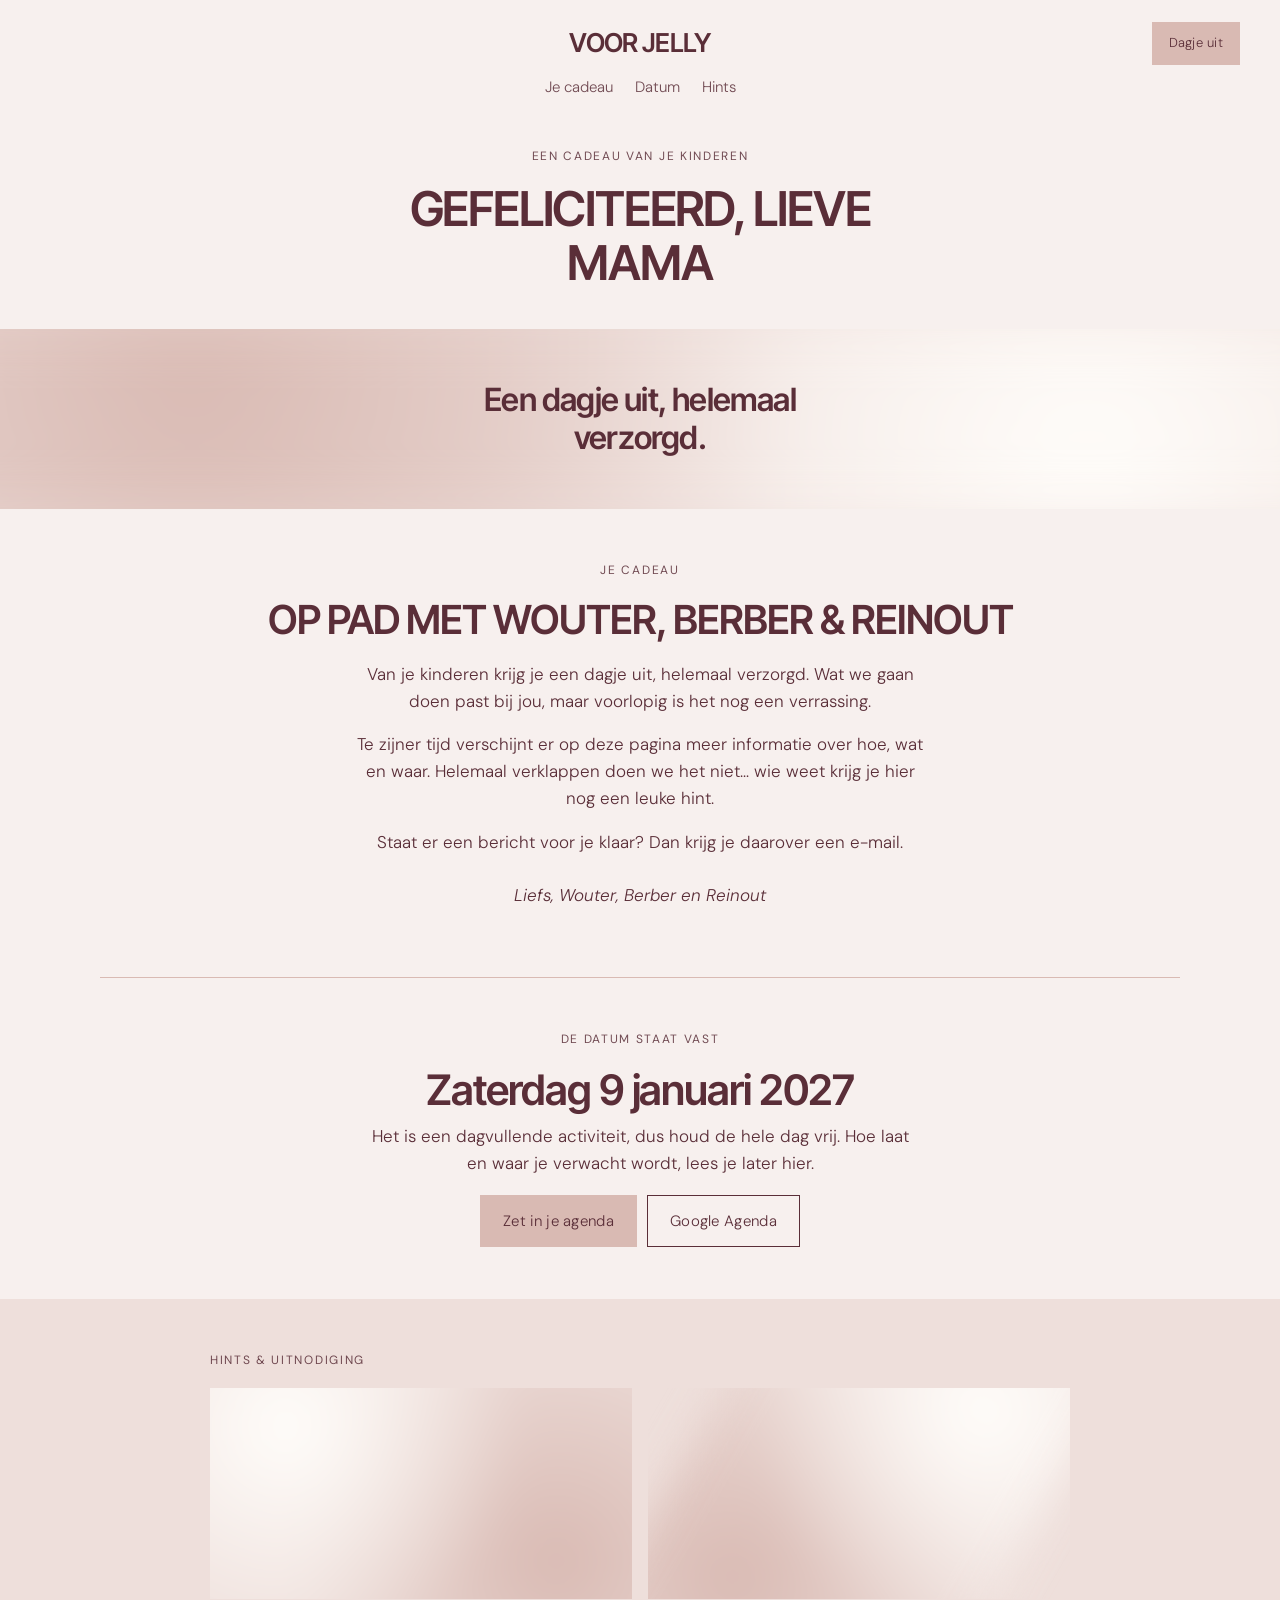
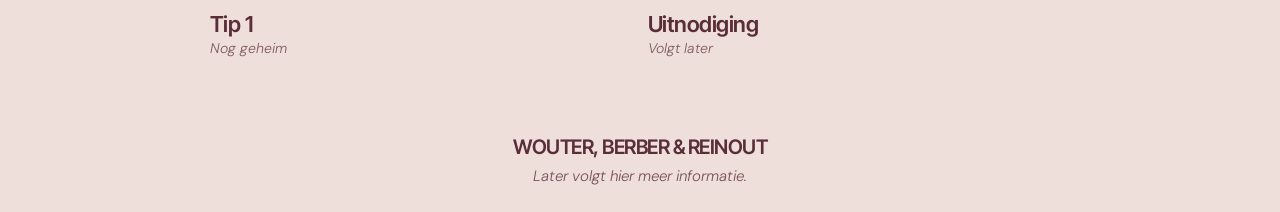
==== commit 618d23c9: "Jelly: twee vakken, Tip 2 weg" ====
--- a/2a250b-jelly/index.html
+++ b/2a250b-jelly/index.html
@@ -71,9 +71,9 @@
 <section class="sectie zacht" id="vakken" hidden>
 <div class="hints">
 <p class="boven">Hints &amp; uitnodiging</p>
-<div class="rij">
+<div class="rij" style="grid-template-columns:repeat(2,1fr)">
 <button class="vak"><div class="beeld"><div class="waas"></div></div><h3>Tip 1</h3><span class="status">Nog geheim</span></button>
-<button class="vak"><div class="beeld"><div class="waas"></div></div><h3>Tip 2</h3><span class="status">Nog geheim</span></button>
+<!-- Tip 2 vervalt -->
 <button class="vak"><div class="beeld"><div class="waas"></div></div><h3>Uitnodiging</h3><span class="status">Volgt later</span></button>
 </div>
 </div>
@@ -99,7 +99,7 @@
 </dialog>
 
 <script>
-const CFG = {"slug": "2a250b-jelly", "naam": "Jelly", "datum_vast": "2027-01-09", "datums": [{"id": "2026-11-15", "label": "Zondag 15 november 2026", "ics": "2026-11-15.ics", "google": "https://calendar.google.com/calendar/render?action=TEMPLATE&text=Dagje+uit+met+Wouter%2C+Berber+en+Reinout&dates=20261115%2F20261116&details=Dagvullende+verrassing.+Meer+informatie+volgt+op+https%3A%2F%2Freinoutgorter-max.github.io%2Fdagje-uit%2F2a250b-jelly%2F"}, {"id": "2026-11-22", "label": "Zondag 22 november 2026", "ics": "2026-11-22.ics", "google": "https://calendar.google.com/calendar/render?action=TEMPLATE&text=Dagje+uit+met+Wouter%2C+Berber+en+Reinout&dates=20261122%2F20261123&details=Dagvullende+verrassing.+Meer+informatie+volgt+op+https%3A%2F%2Freinoutgorter-max.github.io%2Fdagje-uit%2F2a250b-jelly%2F"}, {"id": "2027-01-09", "label": "Zaterdag 9 januari 2027", "ics": "2027-01-09.ics", "google": "https://calendar.google.com/calendar/render?action=TEMPLATE&text=Dagje+uit+met+Wouter%2C+Berber+en+Reinout&dates=20270109%2F20270110&details=Dagvullende+verrassing.+Meer+informatie+volgt+op+https%3A%2F%2Freinoutgorter-max.github.io%2Fdagje-uit%2F2a250b-jelly%2F"}], "vakken": [{"titel": "Tip 1", "beschikbaar": false, "tekst": []}, {"titel": "Tip 2", "beschikbaar": false, "tekst": []}, {"titel": "Uitnodiging", "beschikbaar": false, "tekst": []}], "mail": {"aan": "r.gorter@me.com", "cc": [], "test": true}};
+const CFG = {"slug": "2a250b-jelly", "naam": "Jelly", "datum_vast": "2027-01-09", "datums": [{"id": "2026-11-15", "label": "Zondag 15 november 2026", "ics": "2026-11-15.ics", "google": "https://calendar.google.com/calendar/render?action=TEMPLATE&text=Dagje+uit+met+Wouter%2C+Berber+en+Reinout&dates=20261115%2F20261116&details=Dagvullende+verrassing.+Meer+informatie+volgt+op+https%3A%2F%2Freinoutgorter-max.github.io%2Fdagje-uit%2F2a250b-jelly%2F"}, {"id": "2026-11-22", "label": "Zondag 22 november 2026", "ics": "2026-11-22.ics", "google": "https://calendar.google.com/calendar/render?action=TEMPLATE&text=Dagje+uit+met+Wouter%2C+Berber+en+Reinout&dates=20261122%2F20261123&details=Dagvullende+verrassing.+Meer+informatie+volgt+op+https%3A%2F%2Freinoutgorter-max.github.io%2Fdagje-uit%2F2a250b-jelly%2F"}, {"id": "2027-01-09", "label": "Zaterdag 9 januari 2027", "ics": "2027-01-09.ics", "google": "https://calendar.google.com/calendar/render?action=TEMPLATE&text=Dagje+uit+met+Wouter%2C+Berber+en+Reinout&dates=20270109%2F20270110&details=Dagvullende+verrassing.+Meer+informatie+volgt+op+https%3A%2F%2Freinoutgorter-max.github.io%2Fdagje-uit%2F2a250b-jelly%2F"}], "vakken": [{"titel": "Tip 1", "beschikbaar": false, "tekst": []}, {"titel": "Uitnodiging", "beschikbaar": false, "tekst": []}], "mail": {"aan": "r.gorter@me.com", "cc": [], "test": true}};
 const sleutel = "dagje-uit-" + CFG.slug;
 const $ = id => document.getElementById(id);
 const params = new URLSearchParams(location.search);
@@ -189,7 +189,7 @@
   $("vaktitel").textContent = v.titel;
   const doos = $("vaktekst");
   doos.innerHTML = "";
-  const regels = v.beschikbaar ? v.tekst : [i === 2
+  const regels = v.beschikbaar ? v.tekst : [v.titel === "Uitnodiging"
     ? "De uitnodiging volgt later. Daarin lees je wanneer, waar en hoe je verwacht wordt. Je krijgt een mail zodra hij klaarstaat."
     : "Deze hint is nog niet beschikbaar. Je krijgt vanzelf een mail zodra hij klaarstaat."];
   regels.forEach(t => { const p = document.createElement("p"); p.textContent = t; doos.appendChild(p); });
--- a/stijl.css
+++ b/stijl.css
@@ -26,20 +26,20 @@
 .blok:disabled { opacity:.5; cursor:default; }
 @media (max-width:560px) { .balk .blok { display:none; } }
 
-.hero { padding:clamp(56px,10vw,110px) 20px clamp(52px,9vw,96px); }
+.hero { padding:clamp(28px,5vw,48px) 20px clamp(24px,4vw,40px); }
 .boven { font-family:var(--tekst); font-weight:400; text-transform:uppercase; letter-spacing:.14em; font-size:12px; margin:0 0 16px; opacity:.85; }
-h1 { font-size:clamp(34px,6.4vw,62px); line-height:1.12; margin:0 auto; max-width:16ch; }
+h1 { font-size:clamp(30px,5vw,48px); line-height:1.12; margin:0 auto; max-width:16ch; }
 
-.band { position:relative; height:clamp(240px,46vw,480px); overflow:hidden; background:var(--zacht);
+.band { position:relative; height:clamp(110px,18vw,180px); overflow:hidden; background:var(--zacht);
   display:flex; align-items:center; justify-content:center; padding:20px; }
 .band::before { content:""; position:absolute; inset:-20%; filter:blur(40px);
   background:radial-gradient(circle at 25% 35%, var(--accent), transparent 45%),
     radial-gradient(circle at 75% 65%, var(--wit), transparent 45%),
     radial-gradient(circle at 60% 20%, var(--zacht), transparent 50%), var(--zacht); }
-.band p { position:relative; margin:0; font-family:var(--kop); font-weight:600; letter-spacing:-.025em; font-size:clamp(28px,4.8vw,48px);
+.band p { position:relative; margin:0; font-family:var(--kop); font-weight:600; letter-spacing:-.025em; font-size:clamp(22px,3.4vw,32px);
   line-height:1.2; max-width:20ch; }
 
-.sectie { padding:clamp(56px,9vw,100px) 20px; }
+.sectie { padding:clamp(30px,5vw,52px) 20px; }
 .sectie.zacht { background:var(--zacht); }
 h2 { font-size:clamp(28px,4.6vw,40px); line-height:1.15; margin:0 0 18px; }
 .smal { max-width:34em; margin:0 auto; }
@@ -53,15 +53,15 @@
 .optie .datum { font-size:clamp(26px,3.4vw,32px); line-height:1.1; margin:4px 0 0; }
 .optie p { margin:0 0 14px; font-size:16px; opacity:.85; }
 
-.vast .datum { font-size:clamp(34px,6vw,58px); line-height:1.08; margin:0 0 18px; }
-.vast p { max-width:32em; margin:0 auto 26px; }
+.vast .datum { font-size:clamp(28px,4.6vw,42px); line-height:1.08; margin:0 0 10px; }
+.vast p { max-width:32em; margin:0 auto 18px; }
 .agenda { display:flex; flex-wrap:wrap; justify-content:center; gap:10px; }
 
-.hints { max-width:1080px; margin:0 auto; text-align:left; }
+.hints { max-width:860px; margin:0 auto; text-align:left; }
 .hints .boven { margin-bottom:18px; }
 .rij { display:grid; grid-template-columns:repeat(3,1fr); gap:clamp(8px,1.6vw,16px); }
 .vak { display:block; padding:0; border:0; background:none; cursor:pointer; text-align:left; font:inherit; color:inherit; }
-.vak .beeld { position:relative; overflow:hidden; aspect-ratio:3/4; background:var(--zacht); }
+.vak .beeld { position:relative; overflow:hidden; aspect-ratio:2/1; background:var(--zacht); }
 .vak .waas { position:absolute; inset:-30%; filter:blur(20px);
   background:radial-gradient(circle at 30% 30%, var(--wit), transparent 45%),
     radial-gradient(circle at 70% 70%, var(--accent), transparent 50%), var(--zacht); }
@@ -72,7 +72,7 @@
 .vak .status { display:block; font-size:14px; font-style:italic; opacity:.75; }
 .vak.nieuw .beeld { outline:1px solid var(--inkt); outline-offset:4px; }
 
-.voet { background:var(--zacht); padding:40px 20px; }
+.voet { background:var(--zacht); padding:24px 20px; }
 .voet .merk { font-size:20px; margin-bottom:6px; font-style:normal; opacity:1; }
 .voet p { margin:0; font-size:15px; font-style:italic; opacity:.8; }
 
